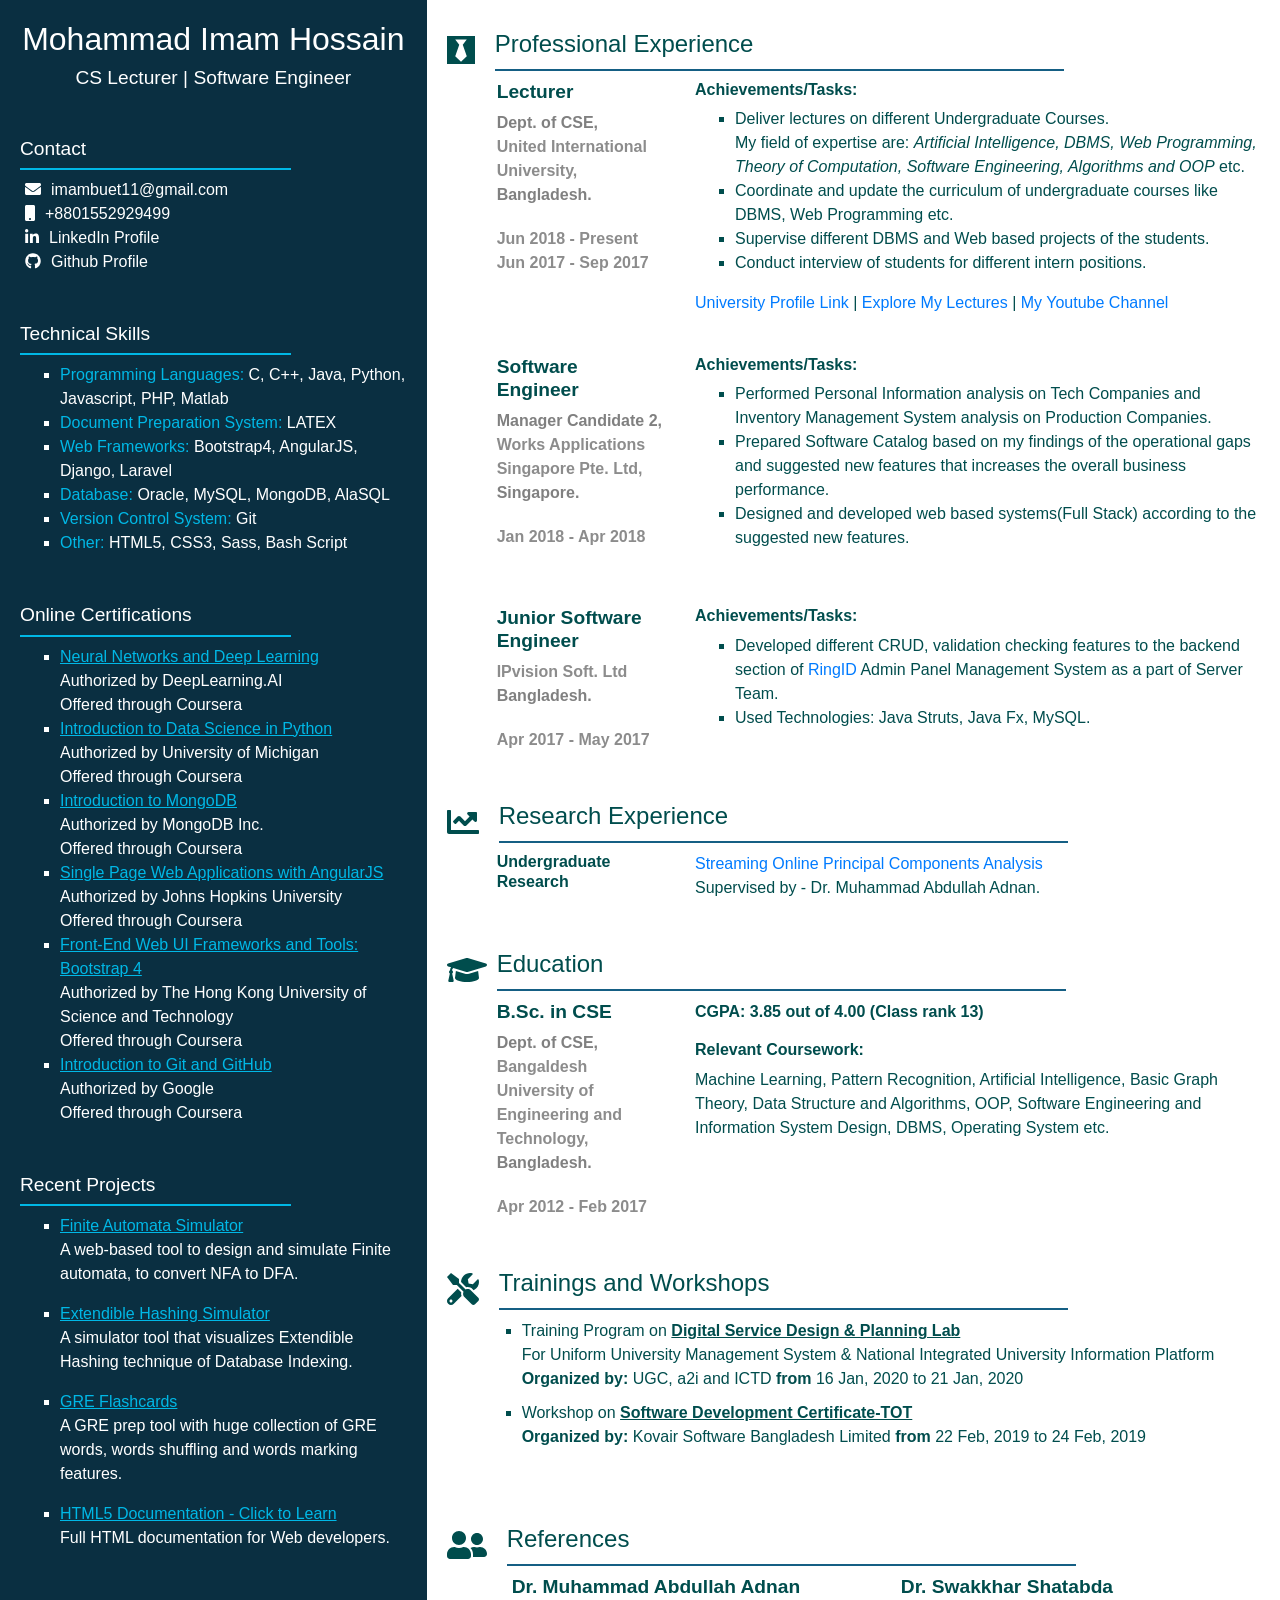
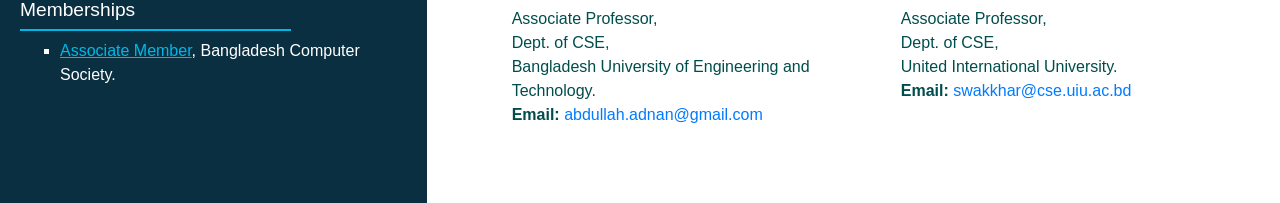
==== index.html @ 8b478056 "Update index.html" ====
<!DOCTYPE html>
<html lang="en" dir="ltr">
    <head>
        <meta charset="utf-8">
        <title>Resume of Mohammad Imam Hossain</title>
        <meta name="viewport" content="width=device-width, initial-scale=1.0">

        <!-- Bootstrap CSS -->
        <link rel="stylesheet" href="css/bootstrap.min.css">
        <link rel="stylesheet" href="css/style.css">

        <!-- Font awesome -->
        <script src="lib/fa/js/all.js"></script>

        <!-- adding icons-->
        <link href="images/myicon.png" rel="icon">
    </head>
    <body>
        <div class="container-fluid">
            <div class="row pageheight">
                <div class="col-lg-4 col-md-5 left">
                    <div class="pers-info">
                        <h1>Mohammad Imam Hossain</h1>
                        <h2><span style="white-space:no-wrap;">CS Lecturer</span> | <span style="white-space:no-wrap;">Software Engineer</span></h2>
                    </div>

                    <div class="leftsection">
                        <h2 class="section">Contact</h2>
                        <ul id="list1">
                            <li><i class="fas fa-envelope"></i><a href="mailto:imambuet11@gmail.com">imambuet11@gmail.com</a></li>
                            <li><i class="fas fa-mobile"></i><a href="tel:+8801552929499">+8801552929499</a></li>
                            <li><i class="fab fa-linkedin-in"></i><a href="https://www.linkedin.com/in/mohammad-imam-hossain/">LinkedIn Profile</a></li>
                            <li><i class="fab fa-github"></i><a href="https://github.com/devimam">Github Profile</a></li>
                        </ul>
                    </div>

                    <div class="leftsection">
                        <h2 class="section">Technical Skills</h2>
                        <ul>
                            <li><span class="clrme">Programming Languages:</span> C, C++, Java, Python, Javascript, PHP, Matlab</li>
                            <li><span class="clrme">Document Preparation System:</span> LATEX</li>
                            <li><span class="clrme">Web Frameworks:</span> Bootstrap4, AngularJS, Django, Laravel</li>
                            <li><span class="clrme">Database:</span> Oracle, MySQL, MongoDB, AlaSQL</li>
                            <li><span class="clrme">Version Control System:</span> Git</li>
                            <li><span class="clrme">Other:</span> HTML5, CSS3, Sass, Bash Script</li>
                        </ul>
                    </div>

                    <div class="leftsection">
                        <h2 class="section">Online Certifications</h2>
                        <ul class="member">
							<li><a href="https://coursera.org/share/dfa6406b9342598a0f08ae0116fb40f5">Neural Networks and Deep Learning</a><br>Authorized by DeepLearning.AI<br>Offered through Coursera</li>
							<li><a href="https://coursera.org/share/5b52d14688f69b43b8ba0e4b45e1f25f">Introduction to Data Science in Python</a><br>Authorized by University of Michigan<br>Offered through Coursera</li>
                            <li><a href="https://coursera.org/share/1a6b01649d359f8f74adad5f042693ab">Introduction to MongoDB</a><br>Authorized by MongoDB Inc.<br>Offered through Coursera</li>
                            <li><a href="https://coursera.org/share/a937d6ed852919291653ffcc9ac27a25">Single Page Web Applications with AngularJS</a><br>Authorized by Johns Hopkins University<br>Offered through Coursera</li>
                            <li><a href="https://coursera.org/share/653c6dad0213690d05ab2d3f0eed2b35">Front-End Web UI Frameworks and Tools: Bootstrap 4</a><br>Authorized by The Hong Kong University of Science and Technology<br>Offered through Coursera</li>
                            <li><a href="https://coursera.org/share/67c375d6ab08f8081d0d6c7442f76d86">Introduction to Git and GitHub</a><br>Authorized by Google<br>Offered through Coursera</li>
                        </ul>
                    </div>

                    <div class="proj">
                        <h2 class="section">Recent Projects</h2>
                        <ul class="member">
                            <li><a href="https://devimam.github.io/automata/">Finite Automata Simulator</a><br><p>A web-based tool to design and simulate Finite automata, to convert NFA to DFA.</p></li>
                            <li><a href="https://devimam.github.io/exhash/">Extendible Hashing Simulator</a><br><p>A simulator tool that visualizes Extendible Hashing technique of Database Indexing.</p></li>
							<li><a href="https://devimam.github.io/gre/">GRE Flashcards</a><br><p>A GRE prep tool with huge collection of GRE words, words shuffling and words marking features.</p></li>
                            <li><a href="https://devimam.github.io/html/">HTML5 Documentation - Click to Learn</a><br><p>Full HTML documentation for Web developers.</p></li>
                        </ul>
                    </div>

                    <div class="leftsection">
                        <h2 class="section">Memberships</h2>
                        <ul class="member">
                            <li><a href="files/bcs.jpg">Associate Member</a>, Bangladesh Computer Society.</li>
                        </ul>
                    </div>
                </div>

                <div class="col-lg-8 col-md-7 right">
                    <div class="exp">
                        <div class="rightheader">
                            <i class="logo fab fa-black-tie fa-2x"></i>
                            <h2 class="righttitle">Professional Experience</h2>
                        </div>

                        <div class="rightcontent">
                            <div class="row">
                                <div class="col-lg-3">
                                    <h2 class="pos">Lecturer</h2>
                                    <div class="row">
                                        <div class="office col-lg-12 col-7">
                                            Dept. of CSE,
                                            <br><a href="http://www.uiu.ac.bd">United International University,</a>
                                            <br>Bangladesh.
                                        </div>

                                        <div class="period col-lg-12 col-5">
                                            Jun 2018 - Present<br>
                                            Jun 2017 - Sep 2017
                                        </div>
                                    </div>
                                </div>
                                <div class="col-lg mt-2 mt-lg-0">
                                    <h3 class="pos">Achievements/Tasks:</h3>
                                    <ul>
                                        <li>Deliver lectures on different Undergraduate Courses.<br>My field of expertise are: <i>Artificial Intelligence, DBMS, Web Programming, Theory of Computation, Software Engineering, Algorithms and OOP</i> etc.</li>
                                        <li>Coordinate and update the curriculum of undergraduate courses like DBMS, Web Programming etc.</li>
                                        <li>Supervise different DBMS and Web based projects of the students.</li>
                                        <li>Conduct interview of students for different intern positions.</li>
                                    </ul>
                                    <a href="http://cse.uiu.ac.bd/profiles/hossain-mohammad-imam/">University Profile Link</a> | <a href="https://www.slideshare.net/imamhossain75054/presentations">Explore My Lectures</a> | <a href="https://www.youtube.com/channel/UCnGz-oUBKLO1Vwzna_7oJYA/videos">My Youtube Channel</a>
                                </div>
                            </div>

                            <div class="row">
                                <div class="col-lg-3">
                                    <h2 class="pos">Software Engineer</h2>
                                    <div class="row">
                                        <div class="office col-lg-12 col-7">
                                            Manager Candidate 2,
                                            <br/><a href="https://www.worksap.com">Works Applications Singapore Pte. Ltd,</a>
                                            <br/>Singapore.<br>
                                        </div>

                                        <div class="period col-lg-12 col-5">
                                            Jan 2018 - Apr 2018
                                        </div>
                                    </div>
                                </div>
                                <div class="col-lg mt-2 mt-lg-0">
                                    <h3 class="pos">Achievements/Tasks:</h3>
                                    <ul>
                                        <li>Performed Personal Information analysis on Tech Companies and Inventory Management System analysis on Production Companies.</li>
                                        <li>Prepared Software Catalog based on my findings of the operational gaps and suggested new features that increases the overall business performance.</li>
                                        <li>Designed and developed web based systems(Full Stack) according to the suggested new features.</li>
                                    </ul>
                                </div>
                            </div>

                            <div class="row">
                                <div class="col-lg-3">
                                    <h2 class="pos">Junior Software Engineer</h2>
                                    <div class="row">
                                        <div class="office col-lg-12 col-7">
                                            <a href="https://www.ipvision.ca">IPvision Soft. Ltd</a>
                                            <br/>Bangladesh.<br>
                                        </div>

                                        <div class="period col-lg-12 col-5">
                                            Apr 2017 - May 2017
                                        </div>
                                    </div>
                                </div>
                                <div class="col-lg mt-2 mt-lg-0">
                                    <h3 class="pos">Achievements/Tasks:</h3>
                                    <ul>
                                        <li>Developed different CRUD, validation checking features to the backend section of <a href="https://www.ringid.com" target="_blank">RingID</a> Admin Panel Management System as a part of Server Team.</li>
                                        <li>Used Technologies: Java Struts, Java Fx, MySQL.</li>
                                    </ul>
                                </div>
                            </div>
                        </div>
                    </div>

                    <div class="research">
                        <div class="rightheader">
                            <i class="logo fas fa-chart-line fa-2x"></i>
                            <h2 class="righttitle">Research Experience</h2>
                        </div>

                        <div class="rightcontent">
                            <div class="row">
                                <div class="col-lg-3">
                                    <h3 class="pos">Undergraduate Research</h3>
                                </div>

                                <div class="col-lg mt-2 mt-lg-0">
                                    <a href="files/1105031.pdf">Streaming Online Principal Components Analysis</a>
                                    <br>Supervised by - Dr. Muhammad Abdullah Adnan.
                                </div>
                            </div>
                        </div>
                    </div>

                    <div class="edu">
                        <div class="rightheader">
                            <i class="logo fas fa-graduation-cap fa-2x"></i>
                            <h2 class="righttitle" style="margin-left:10px;">Education</h2>
                        </div>

                        <div class="rightcontent">
                            <div class="row">
                                <div class="col-lg-3">
                                    <h2 class="pos">B.Sc. in CSE</h2>
                                    <div class="row">
                                        <div class="office col-lg-12 col-7">
                                            Dept. of CSE,
                                            <br/><a href="https://www.buet.ac.bd/web/">Bangaldesh University of Engineering and Technology,</a>
                                            <br/>Bangladesh.<br>
                                        </div>

                                        <div class="period col-lg-12 col-5">
                                            Apr 2012 - Feb 2017
                                        </div>
                                    </div>
                                </div>

                                <div class="col-lg mt-2 mt-lg-0">
                                    <div>
                                        <p><b class="pos">CGPA: 3.85 out of 4.00 (Class rank 13)</b></p>
                                    </div>

                                    <h3 class="pos">Relevant Coursework:</h2>
                                    <p>Machine Learning, Pattern Recognition, Artificial Intelligence, Basic Graph Theory, Data Structure and Algorithms, OOP, Software Engineering and Information System Design, DBMS, Operating System etc.</p>
                                </div>
                            </div>
                        </div>
                    </div>

                    <div class="training">
                        <div class="rightheader">
                            <i class="logo fas fa-tools fa-2x"></i>
                            <h2 class="righttitle">Trainings and Workshops</h2>
                        </div>

                        <div class="rightcontent">
                            <div class="row">
                                <ul id="listgap">
                                    <li>Training Program on  <a href="files/a2i.jpg" class="traininglink"><b>Digital Service Design & Planning Lab</b></a><br/>For Uniform University Management System & National Integrated University Information Platform<br><b>Organized by:</b> UGC, a2i and ICTD <b>from</b> 16 Jan, 2020 to 21 Jan, 2020</li>
                                    <li>Workshop on <a href="files/kovair.jpg"><b>Software Development Certificate-TOT</b></a><br><b>Organized by:</b> Kovair Software Bangladesh Limited <b>from</b> 22 Feb, 2019 to 24 Feb, 2019</li>
                                </ul>
                            </div>
                        </div>
                    </div>

                    <div class="references">
                        <div class="training">
                            <div class="rightheader">
                                <i class="logo fas fa-user-friends fa-2x"></i>
                                <h2 class="righttitle">References</h2>
                            </div>

                            <div class="rightcontent row">
                                <div class="col-lg-6">
                                    <h2 class="pos">Dr. Muhammad Abdullah Adnan</h2>
                                    <div>
                                        Associate Professor,<br>
                                        Dept. of CSE,<br>
                                        Bangladesh University of Engineering and Technology.
                                        <br>
                                        <p><b>Email:</b> <a href="mailto:abdullah.adnan@gmail.com">abdullah.adnan@gmail.com</a></p>
                                    </div>
                                </div>

                                <div class="col-lg">
                                    <h2 class="pos">Dr. Swakkhar Shatabda</h2>
                                    <div>
                                        Associate Professor,<br>
                                        Dept. of CSE,<br>
                                        United International University.
                                        <br>
                                        <p><b>Email:</b> <a href="mailto:swakkhar@cse.uiu.ac.bd">swakkhar@cse.uiu.ac.bd</a></p>
                                    </div>
                                </div>
                            </div>
                        </div>
                    </div>
                </div>
            </div>
        </div>

        <!-- jQuery first, then Popper.js, then Bootstrap JS -->
        <script src="js/jquery-3.2.1.slim.min.js"></script>
        <script src="js/popper.min.js"></script>
        <script src="js/bootstrap.min.js"></script>
      </body>
</html>
---- css/style.css ----
.pageheight{
    min-height: 100vh;
}
.left{
    background-color: #0A2F41;
    color: white;
    padding: 20px;
}

.right{
    padding: 20px;
}

.left>div, .right .rightcontent>div{
        margin-bottom: 40px;
}

h1{
    font-size: 2em;
}

h2{
    font-size: 1.2em;
}

h3{
    font-size: 1em;
}


.pers-info{
    text-align: center;
}

.section{
    border-bottom: 2px solid #00b8e6;
    padding: 8px 0px;
    width: 70%;
}

#list1{
    list-style-type: none;
    padding-left: 5px;
}

#list1 a{
    margin-left:10px;
    color: white;
}

#list1 a:hover{
    color: #00b8e6;
}

.clrme{
    color: #00b8e6;
}

.member a{
    color: #00b8e6;
    text-decoration: underline;
}

ul{
    list-style-type: square;
}





.righttitle{
    border-bottom: 2px solid #155f84;
    padding: 10px 0px;
    width: 70%;
    display:inline-block;
    margin-left: 20px;
    font-size: 1.5em;
    float:left;
    color: #004d4d;
}

.logo{
    float:left;
    height: 60px;
    width: 60px;
    color: #004d4d;
}

.rightcontent{
    margin-left: 50px;
    clear: both;
    color: #004d4d;
}

.pos{
    font-weight: bold;
}

.office{
    font-size: 1em;
    font-weight: bold;
    color: #808080;
}

.office a{
    color: #8c8c8c;
    text-decoration: none;
}

.office a:hover{
    color: #004d4d;
    text-decoration: underline;
}

.period{
    margin-top: 20px;
    font-weight: bold;
    color: #8c8c8c;
}

#listgap li{
    margin-bottom: 10px;
}

#listgap a{
    text-decoration: underline;
    color: #004d4d;
}
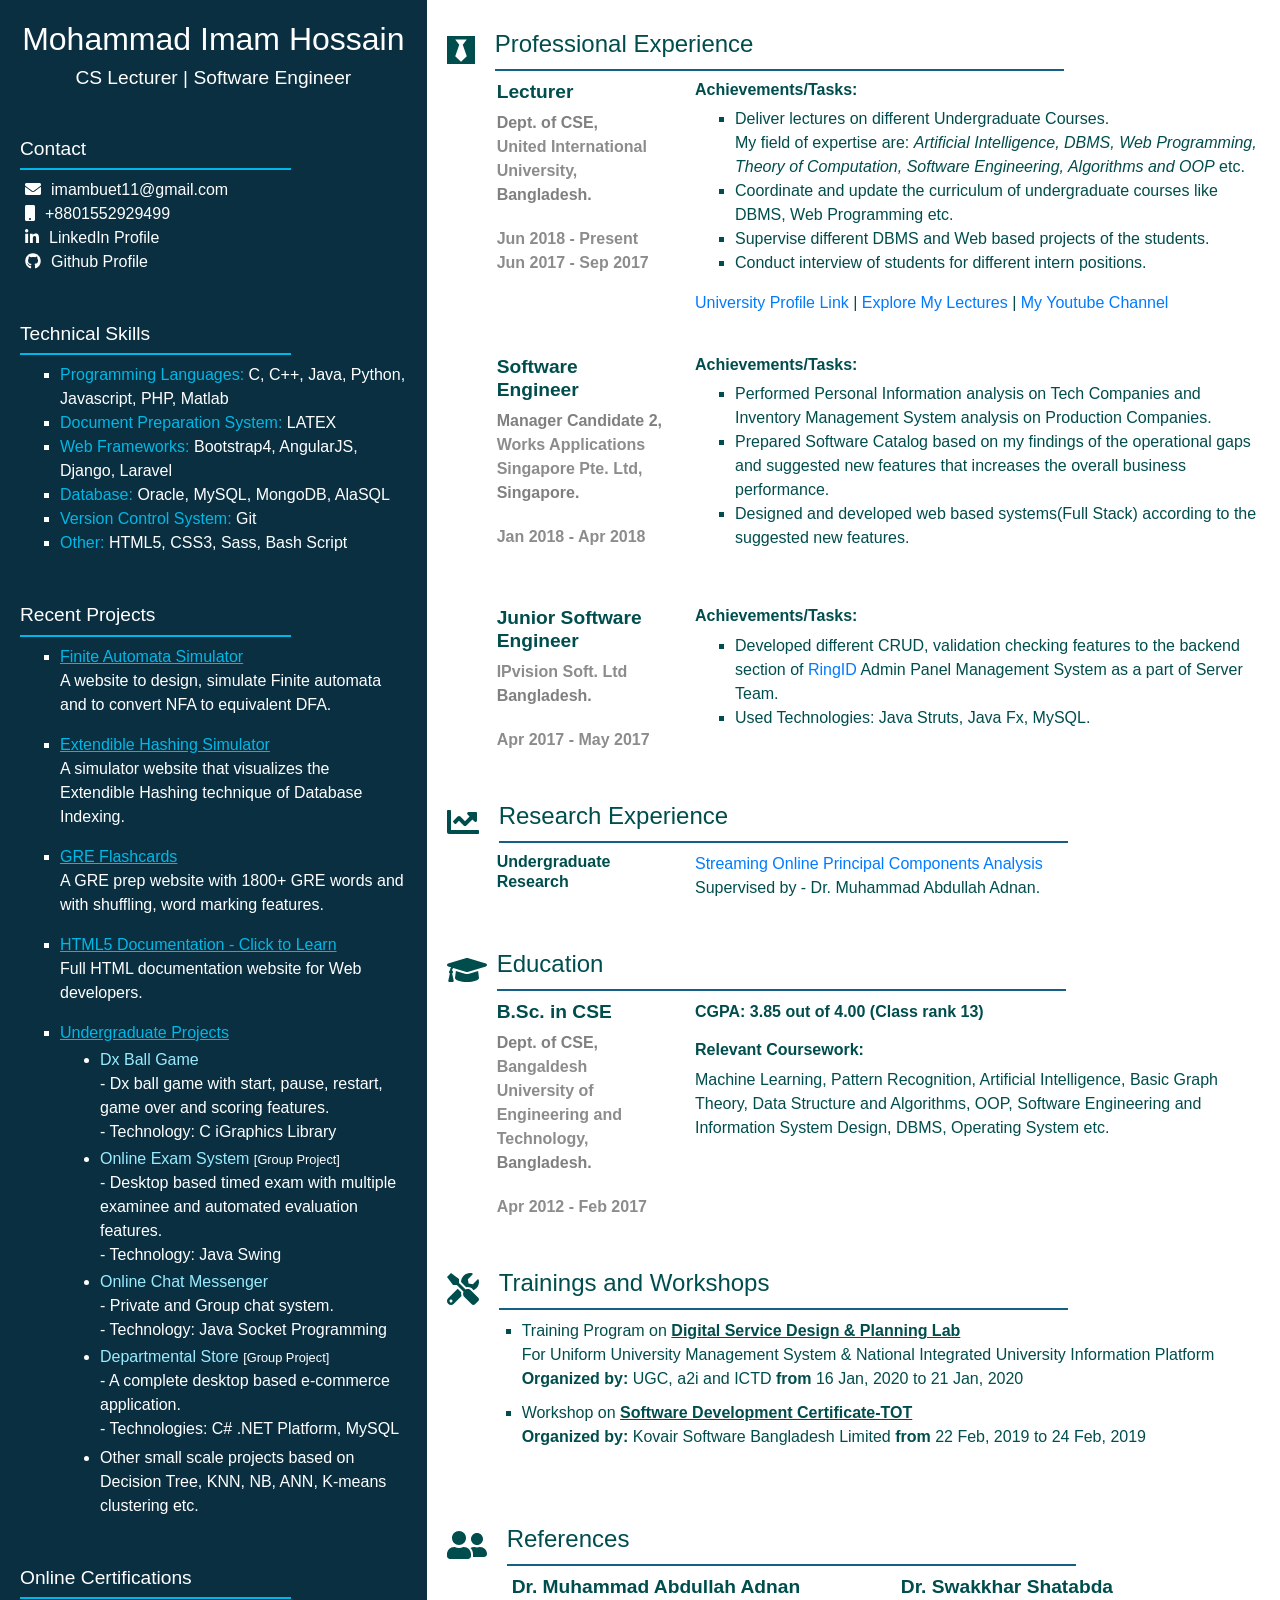
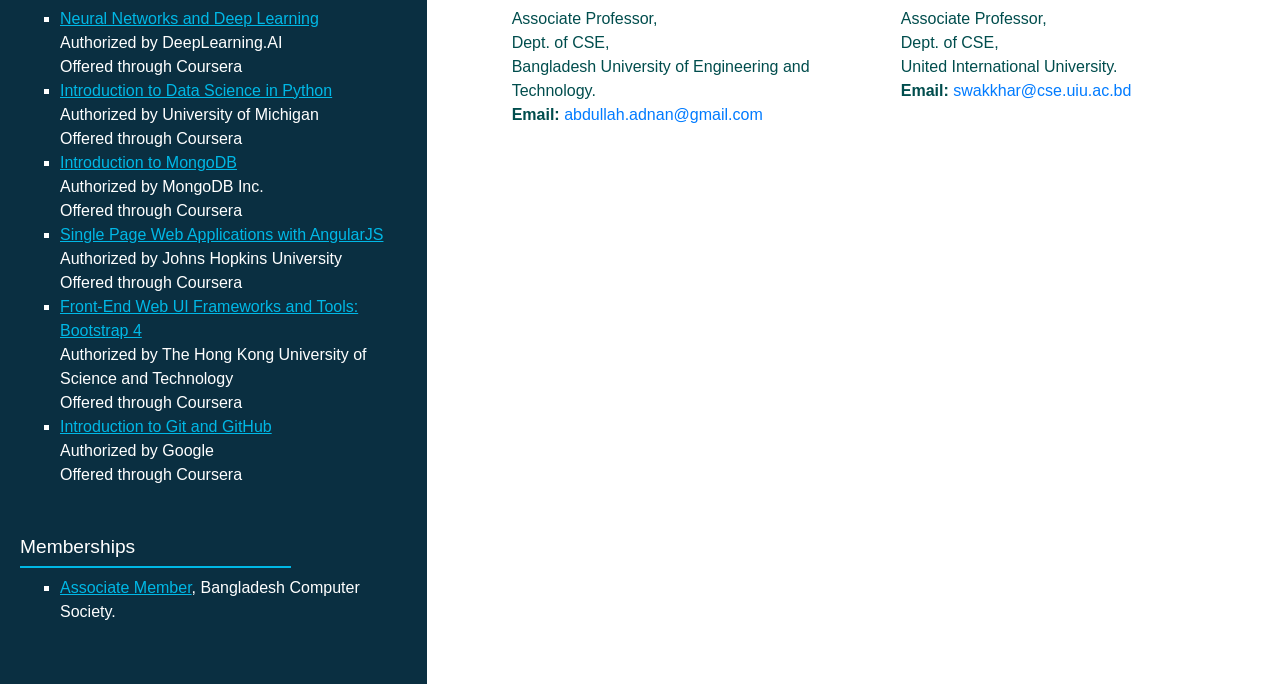
==== commit 8342c92b: "Update index.html" ====
--- a/index.html
+++ b/index.html
@@ -45,6 +45,25 @@
                             <li><span class="clrme">Other:</span> HTML5, CSS3, Sass, Bash Script</li>
                         </ul>
                     </div>
+                    
+                    <div class="proj">
+                        <h2 class="section">Recent Projects</h2>
+                        <ul class="member">
+                            <li><a href="https://devimam.github.io/automata/">Finite Automata Simulator</a><br><p>A website to design, simulate Finite automata and to convert NFA to equivalent DFA.</p></li>
+                            <li><a href="https://devimam.github.io/exhash/">Extendible Hashing Simulator</a><br><p>A simulator website that visualizes the Extendible Hashing technique of Database Indexing.</p></li>
+							<li><a href="https://devimam.github.io/gre/">GRE Flashcards</a><br><p>A GRE prep website with 1800+ GRE words and with shuffling, word marking features.</p></li>
+                            <li><a href="https://devimam.github.io/html/">HTML5 Documentation - Click to Learn</a><br><p>Full HTML documentation website for Web developers.</p></li>
+                            <li><a href="https://github.com/devimam/undergrad_projects">Undergraduate Projects</a>
+                                <ul style="list-style-type: disc">
+                                    <li style='margin-top:3px;'><span style="color:#99ebff;">Dx Ball Game</span><br/>- Dx ball game with start, pause, restart, game over and scoring features.<br/>- Technology: C iGraphics Library</li>
+                                    <li style='margin-top:3px;'><span style="color:#99ebff;">Online Exam System</span> <small>[Group Project]</small><br/>- Desktop based timed exam with multiple examinee and automated evaluation features.<br/>- Technology: Java Swing</li>
+                                    <li style='margin-top:3px;'><span style="color:#99ebff;">Online Chat Messenger</span><br/>- Private and Group chat system.<br>- Technology: Java Socket Programming</li>
+                                    <li style='margin-top:3px;'><span style="color:#99ebff;">Departmental Store</span> <small>[Group Project]</small><br/>- A complete desktop based e-commerce application.<br>- Technologies: C# .NET Platform, MySQL</li>
+                                    <li style='margin-top:5px;'>Other small scale projects based on Decision Tree, KNN, NB, ANN, K-means clustering etc.</li>
+                                </ul>
+                            </li>
+                        </ul>
+                    </div>
 
                     <div class="leftsection">
                         <h2 class="section">Online Certifications</h2>
@@ -58,15 +77,7 @@
                         </ul>
                     </div>
 
-                    <div class="proj">
-                        <h2 class="section">Recent Projects</h2>
-                        <ul class="member">
-                            <li><a href="https://devimam.github.io/automata/">Finite Automata Simulator</a><br><p>A web-based tool to design and simulate Finite automata, to convert NFA to DFA.</p></li>
-                            <li><a href="https://devimam.github.io/exhash/">Extendible Hashing Simulator</a><br><p>A simulator tool that visualizes Extendible Hashing technique of Database Indexing.</p></li>
-							<li><a href="https://devimam.github.io/gre/">GRE Flashcards</a><br><p>A GRE prep tool with huge collection of GRE words, words shuffling and words marking features.</p></li>
-                            <li><a href="https://devimam.github.io/html/">HTML5 Documentation - Click to Learn</a><br><p>Full HTML documentation for Web developers.</p></li>
-                        </ul>
-                    </div>
+                    
 
                     <div class="leftsection">
                         <h2 class="section">Memberships</h2>
--- a/css/style.css
+++ b/css/style.css
@@ -117,6 +117,7 @@
     margin-top: 20px;
     font-weight: bold;
     color: #8c8c8c;
+    font-size: 1em;
 }
 
 #listgap li{
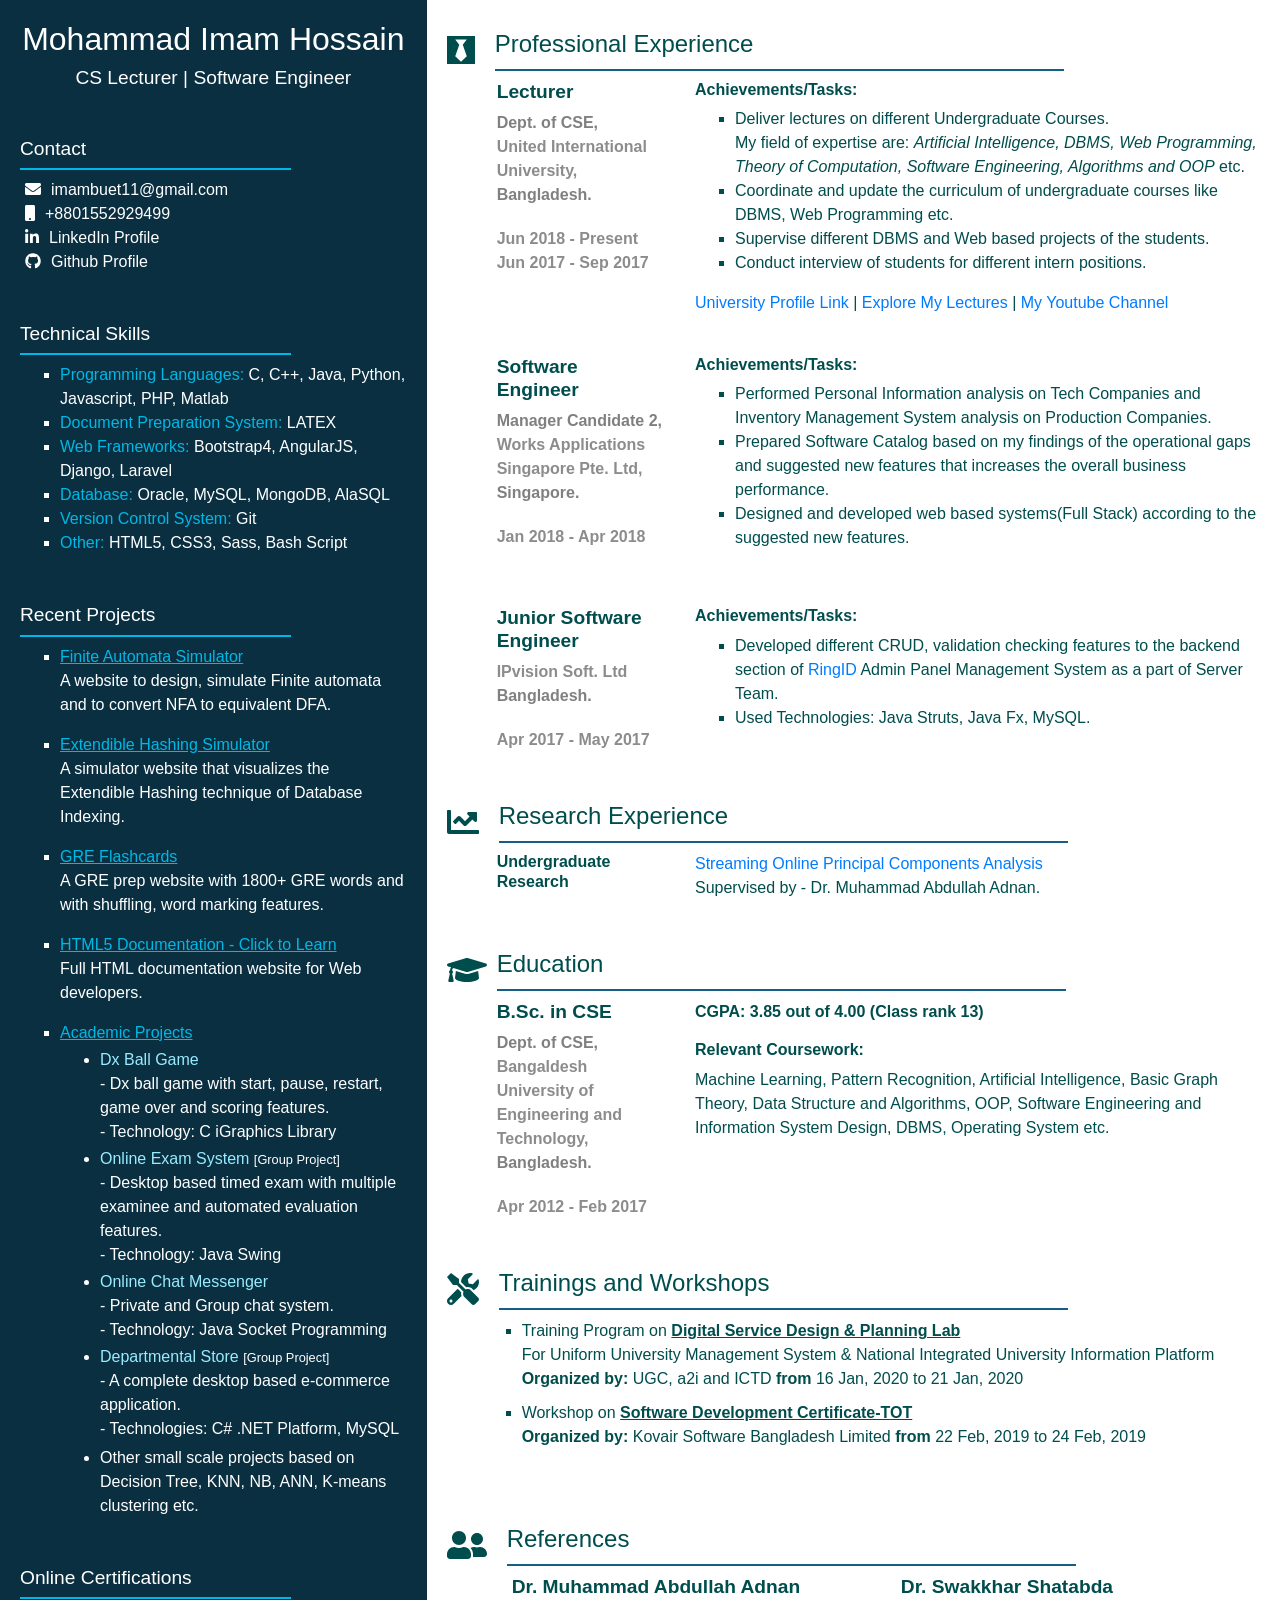
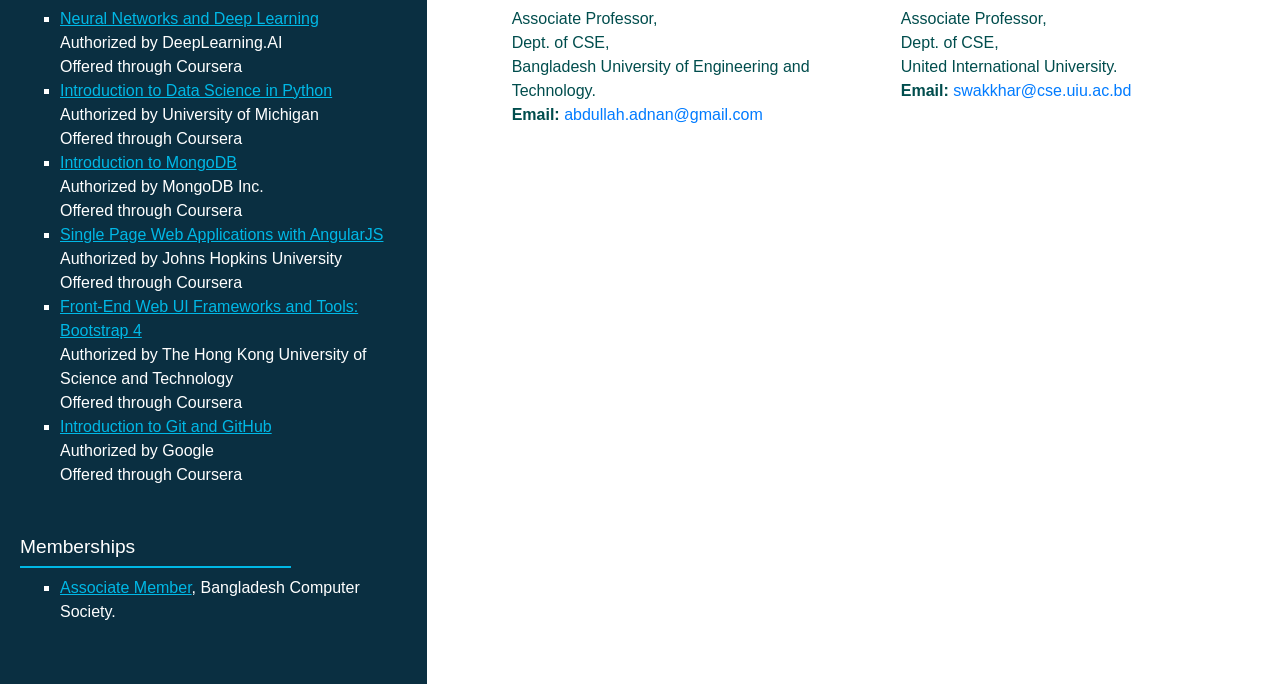
==== commit c3486d91: "Update index.html" ====
--- a/index.html
+++ b/index.html
@@ -53,7 +53,7 @@
                             <li><a href="https://devimam.github.io/exhash/">Extendible Hashing Simulator</a><br><p>A simulator website that visualizes the Extendible Hashing technique of Database Indexing.</p></li>
 							<li><a href="https://devimam.github.io/gre/">GRE Flashcards</a><br><p>A GRE prep website with 1800+ GRE words and with shuffling, word marking features.</p></li>
                             <li><a href="https://devimam.github.io/html/">HTML5 Documentation - Click to Learn</a><br><p>Full HTML documentation website for Web developers.</p></li>
-                            <li><a href="https://github.com/devimam/undergrad_projects">Undergraduate Projects</a>
+                            <li><a href="https://github.com/devimam/undergrad_projects">Academic Projects</a>
                                 <ul style="list-style-type: disc">
                                     <li style='margin-top:3px;'><span style="color:#99ebff;">Dx Ball Game</span><br/>- Dx ball game with start, pause, restart, game over and scoring features.<br/>- Technology: C iGraphics Library</li>
                                     <li style='margin-top:3px;'><span style="color:#99ebff;">Online Exam System</span> <small>[Group Project]</small><br/>- Desktop based timed exam with multiple examinee and automated evaluation features.<br/>- Technology: Java Swing</li>
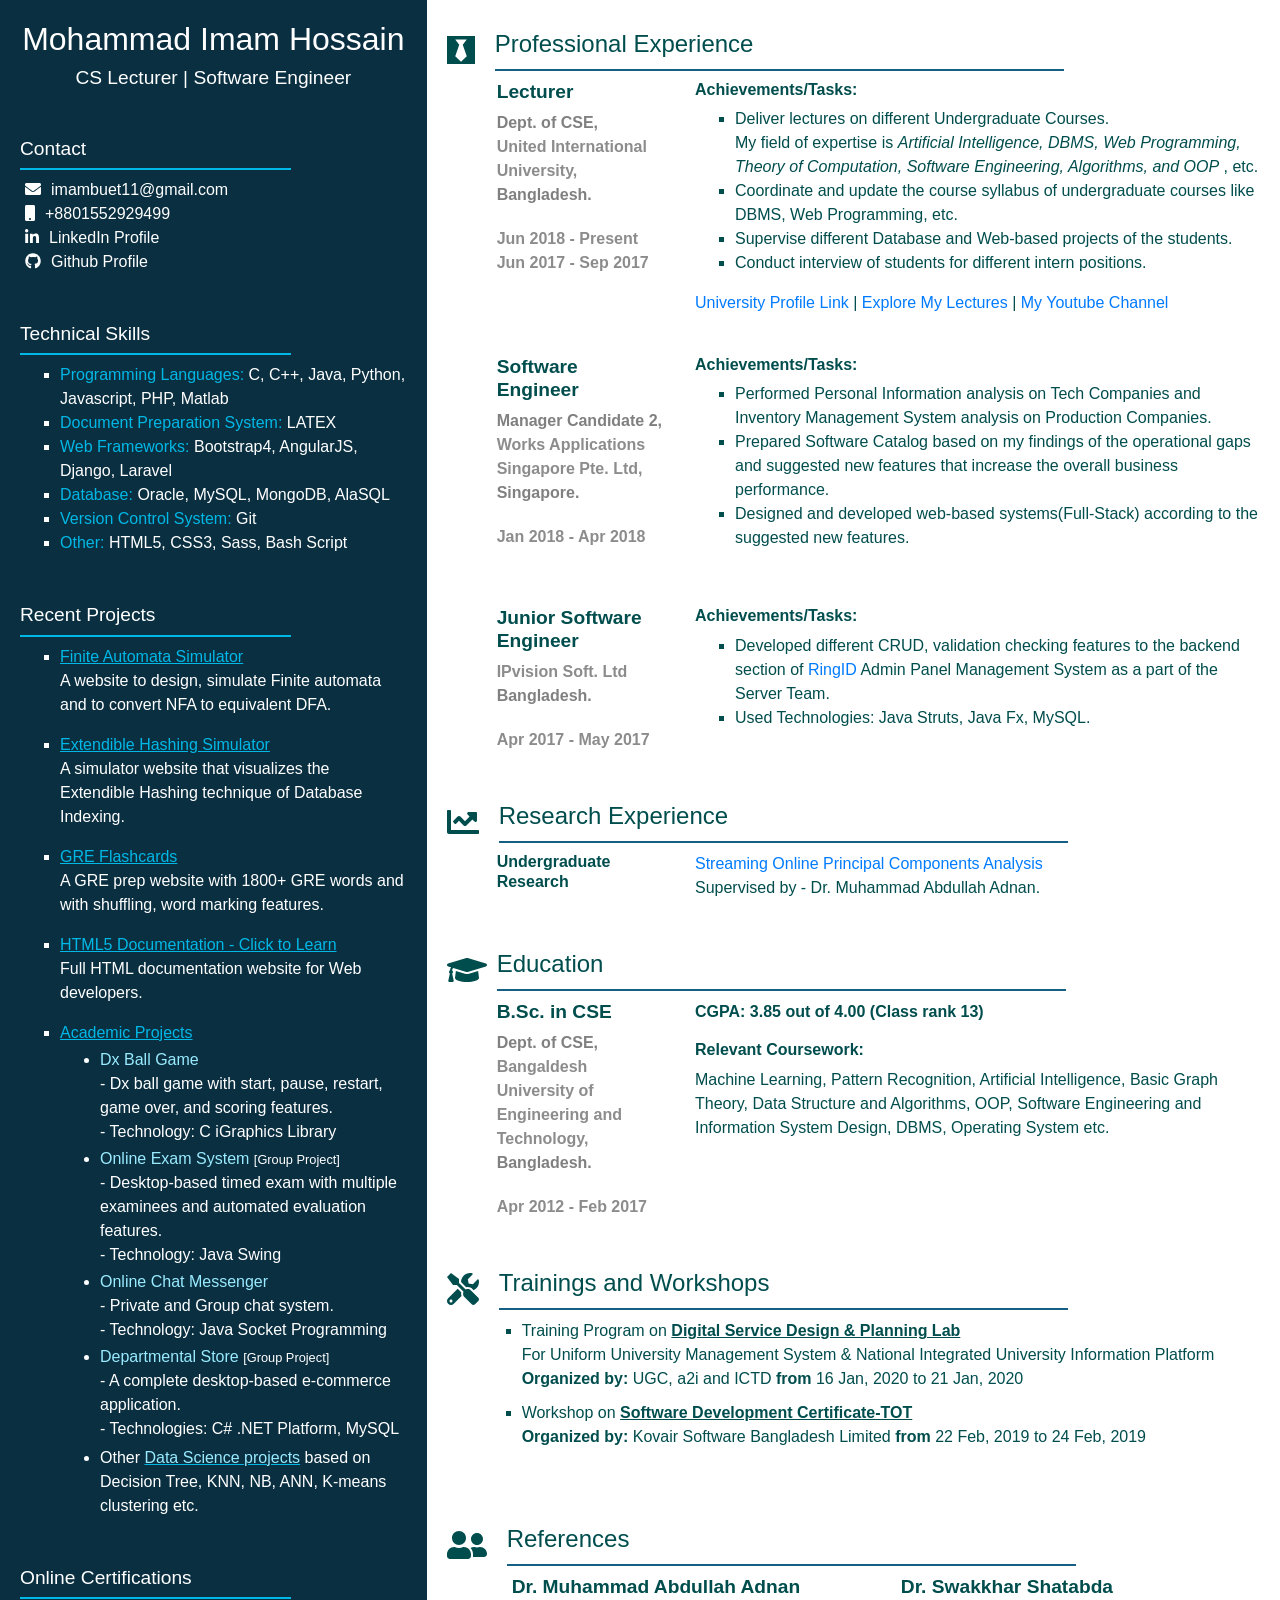
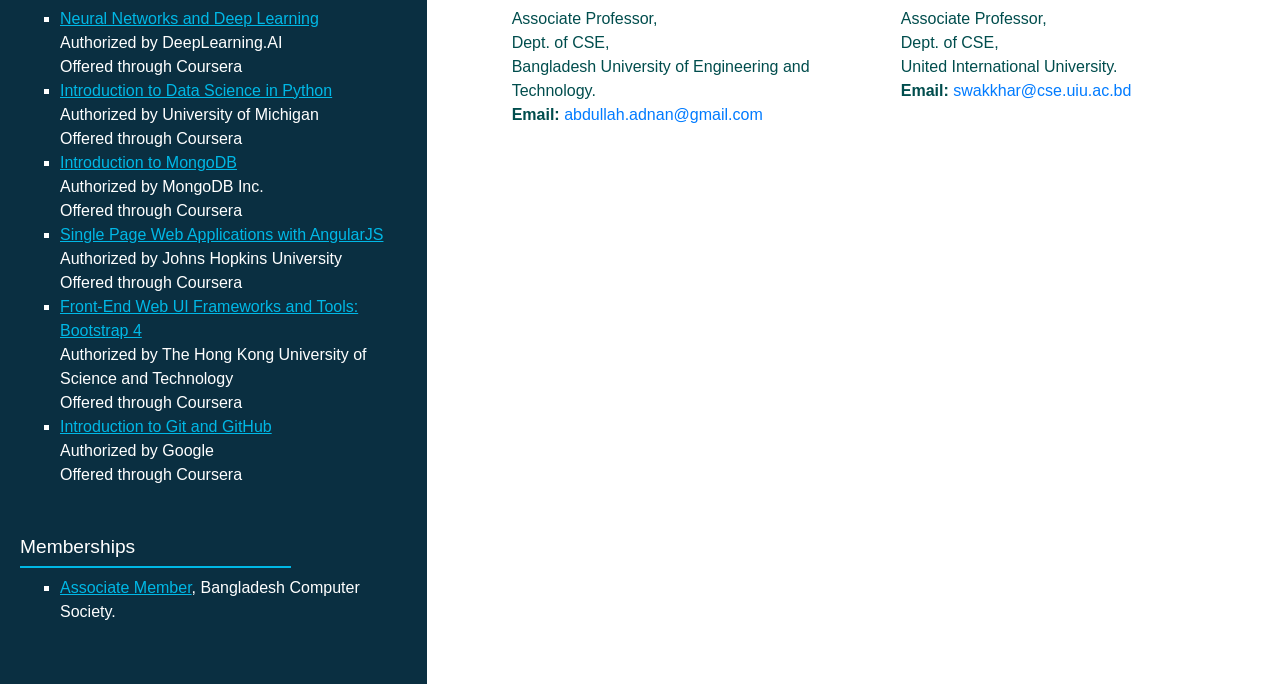
==== commit 6fb7ec97: "Update index.html" ====
--- a/index.html
+++ b/index.html
@@ -53,13 +53,13 @@
                             <li><a href="https://devimam.github.io/exhash/">Extendible Hashing Simulator</a><br><p>A simulator website that visualizes the Extendible Hashing technique of Database Indexing.</p></li>
 							<li><a href="https://devimam.github.io/gre/">GRE Flashcards</a><br><p>A GRE prep website with 1800+ GRE words and with shuffling, word marking features.</p></li>
                             <li><a href="https://devimam.github.io/html/">HTML5 Documentation - Click to Learn</a><br><p>Full HTML documentation website for Web developers.</p></li>
-                            <li><a href="https://github.com/devimam/undergrad_projects">Academic Projects</a>
+                            <li><a href="https://github.com/devimam/academic_projects">Academic Projects</a>
                                 <ul style="list-style-type: disc">
-                                    <li style='margin-top:3px;'><span style="color:#99ebff;">Dx Ball Game</span><br/>- Dx ball game with start, pause, restart, game over and scoring features.<br/>- Technology: C iGraphics Library</li>
-                                    <li style='margin-top:3px;'><span style="color:#99ebff;">Online Exam System</span> <small>[Group Project]</small><br/>- Desktop based timed exam with multiple examinee and automated evaluation features.<br/>- Technology: Java Swing</li>
+                                    <li style='margin-top:3px;'><span style="color:#99ebff;">Dx Ball Game</span><br/>- Dx ball game with start, pause, restart, game over, and scoring features.<br/>- Technology: C iGraphics Library</li>
+                                    <li style='margin-top:3px;'><span style="color:#99ebff;">Online Exam System</span> <small>[Group Project]</small><br/>- Desktop-based timed exam with multiple examinees and automated evaluation features.<br/>- Technology: Java Swing</li>
                                     <li style='margin-top:3px;'><span style="color:#99ebff;">Online Chat Messenger</span><br/>- Private and Group chat system.<br>- Technology: Java Socket Programming</li>
-                                    <li style='margin-top:3px;'><span style="color:#99ebff;">Departmental Store</span> <small>[Group Project]</small><br/>- A complete desktop based e-commerce application.<br>- Technologies: C# .NET Platform, MySQL</li>
-                                    <li style='margin-top:5px;'>Other small scale projects based on Decision Tree, KNN, NB, ANN, K-means clustering etc.</li>
+                                    <li style='margin-top:3px;'><span style="color:#99ebff;">Departmental Store</span> <small>[Group Project]</small><br/>- A complete desktop-based e-commerce application.<br>- Technologies: C# .NET Platform, MySQL</li>
+                                    <li style='margin-top:5px;'>Other <a href="https://github.com/devimam/academic_projects/tree/main/5%20Data%20Science%20Projects"><span style="color:#99ebff;">Data Science projects</span></a> based on Decision Tree, KNN, NB, ANN, K-means clustering etc.</li>
                                 </ul>
                             </li>
                         </ul>
@@ -114,9 +114,9 @@
                                 <div class="col-lg mt-2 mt-lg-0">
                                     <h3 class="pos">Achievements/Tasks:</h3>
                                     <ul>
-                                        <li>Deliver lectures on different Undergraduate Courses.<br>My field of expertise are: <i>Artificial Intelligence, DBMS, Web Programming, Theory of Computation, Software Engineering, Algorithms and OOP</i> etc.</li>
-                                        <li>Coordinate and update the curriculum of undergraduate courses like DBMS, Web Programming etc.</li>
-                                        <li>Supervise different DBMS and Web based projects of the students.</li>
+                                        <li>Deliver lectures on different Undergraduate Courses.<br>My field of expertise is <i>Artificial Intelligence, DBMS, Web Programming, Theory of Computation, Software Engineering, Algorithms, and OOP</i> , etc.</li>
+                                        <li>Coordinate and update the course syllabus of undergraduate courses like DBMS, Web Programming, etc.</li>
+                                        <li>Supervise different Database and Web-based projects of the students.</li>
                                         <li>Conduct interview of students for different intern positions.</li>
                                     </ul>
                                     <a href="http://cse.uiu.ac.bd/profiles/hossain-mohammad-imam/">University Profile Link</a> | <a href="https://www.slideshare.net/imamhossain75054/presentations">Explore My Lectures</a> | <a href="https://www.youtube.com/channel/UCnGz-oUBKLO1Vwzna_7oJYA/videos">My Youtube Channel</a>
@@ -142,8 +142,8 @@
                                     <h3 class="pos">Achievements/Tasks:</h3>
                                     <ul>
                                         <li>Performed Personal Information analysis on Tech Companies and Inventory Management System analysis on Production Companies.</li>
-                                        <li>Prepared Software Catalog based on my findings of the operational gaps and suggested new features that increases the overall business performance.</li>
-                                        <li>Designed and developed web based systems(Full Stack) according to the suggested new features.</li>
+                                        <li>Prepared Software Catalog based on my findings of the operational gaps and suggested new features that increase the overall business performance.</li>
+                                        <li>Designed and developed web-based systems(Full-Stack) according to the suggested new features.</li>
                                     </ul>
                                 </div>
                             </div>
@@ -165,7 +165,7 @@
                                 <div class="col-lg mt-2 mt-lg-0">
                                     <h3 class="pos">Achievements/Tasks:</h3>
                                     <ul>
-                                        <li>Developed different CRUD, validation checking features to the backend section of <a href="https://www.ringid.com" target="_blank">RingID</a> Admin Panel Management System as a part of Server Team.</li>
+                                        <li>Developed different CRUD, validation checking features to the backend section of <a href="https://www.ringid.com" target="_blank">RingID</a> Admin Panel Management System as a part of the Server Team.</li>
                                         <li>Used Technologies: Java Struts, Java Fx, MySQL.</li>
                                     </ul>
                                 </div>
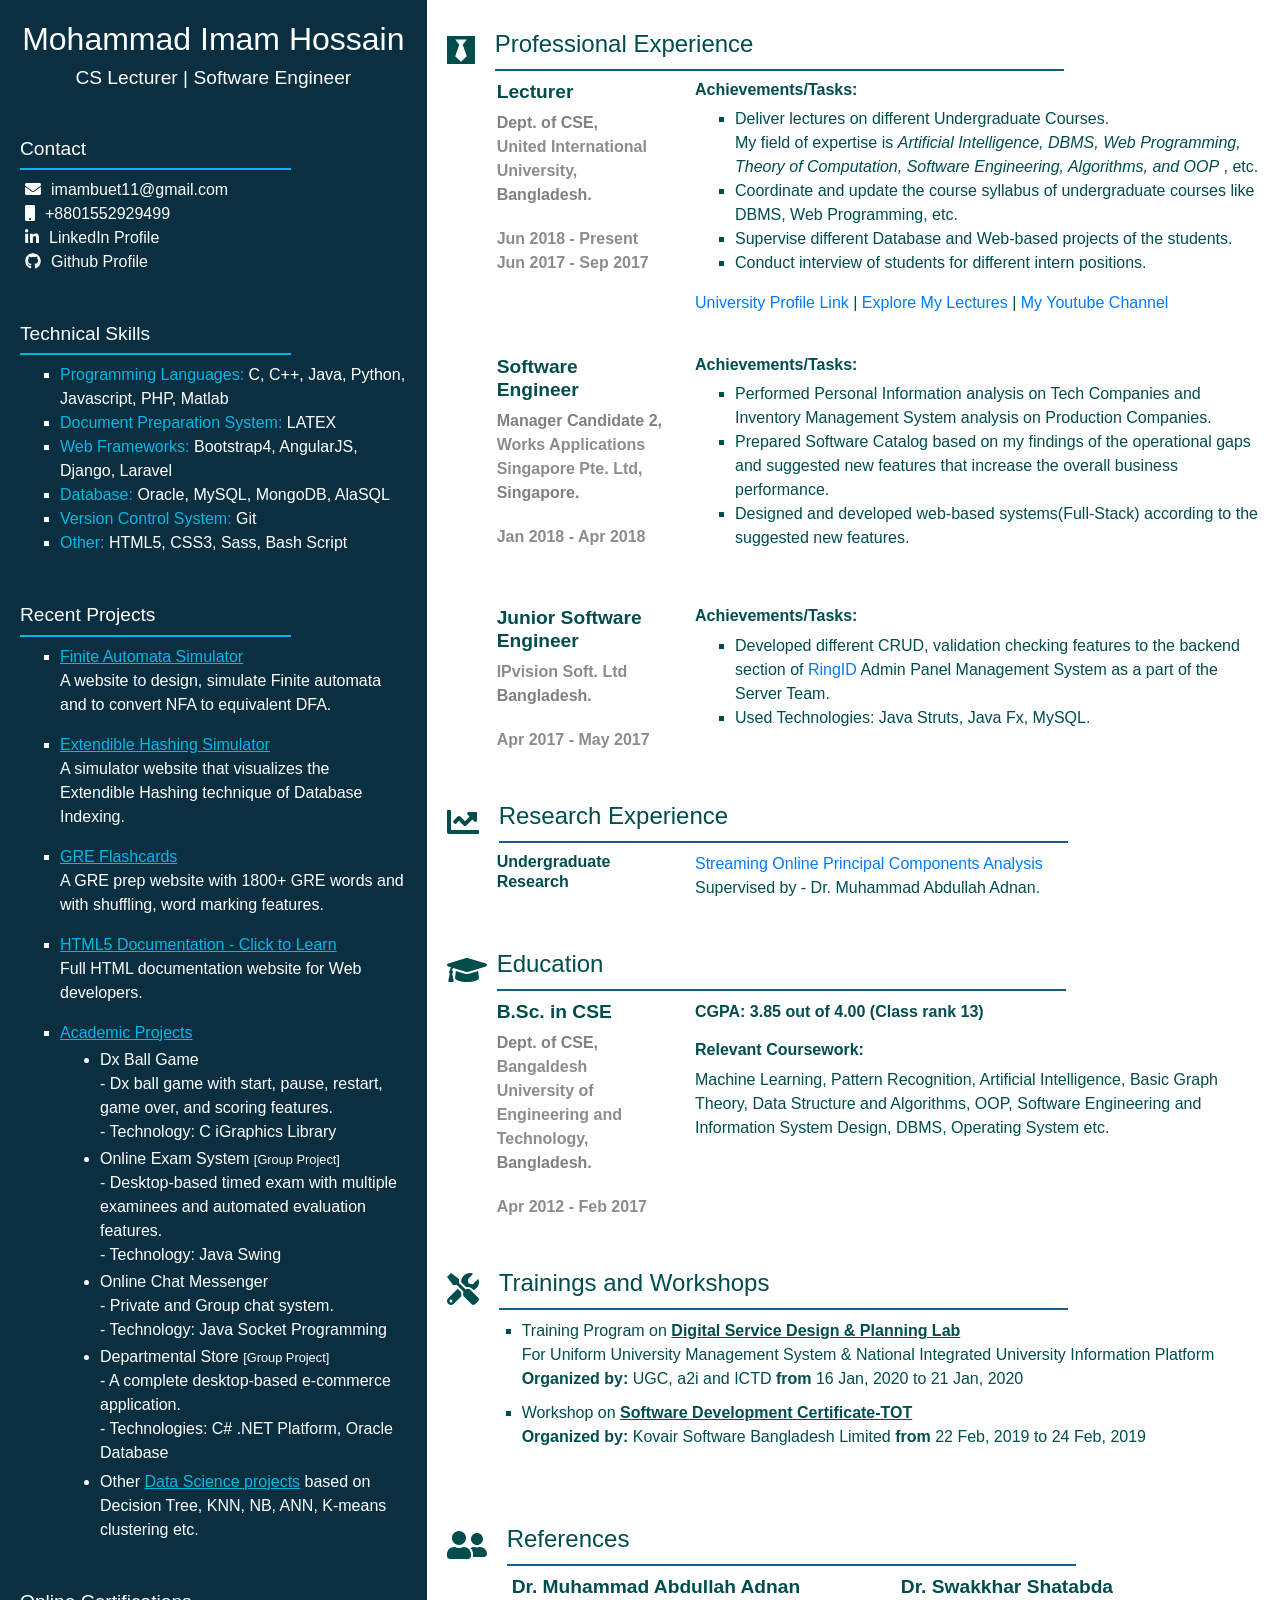
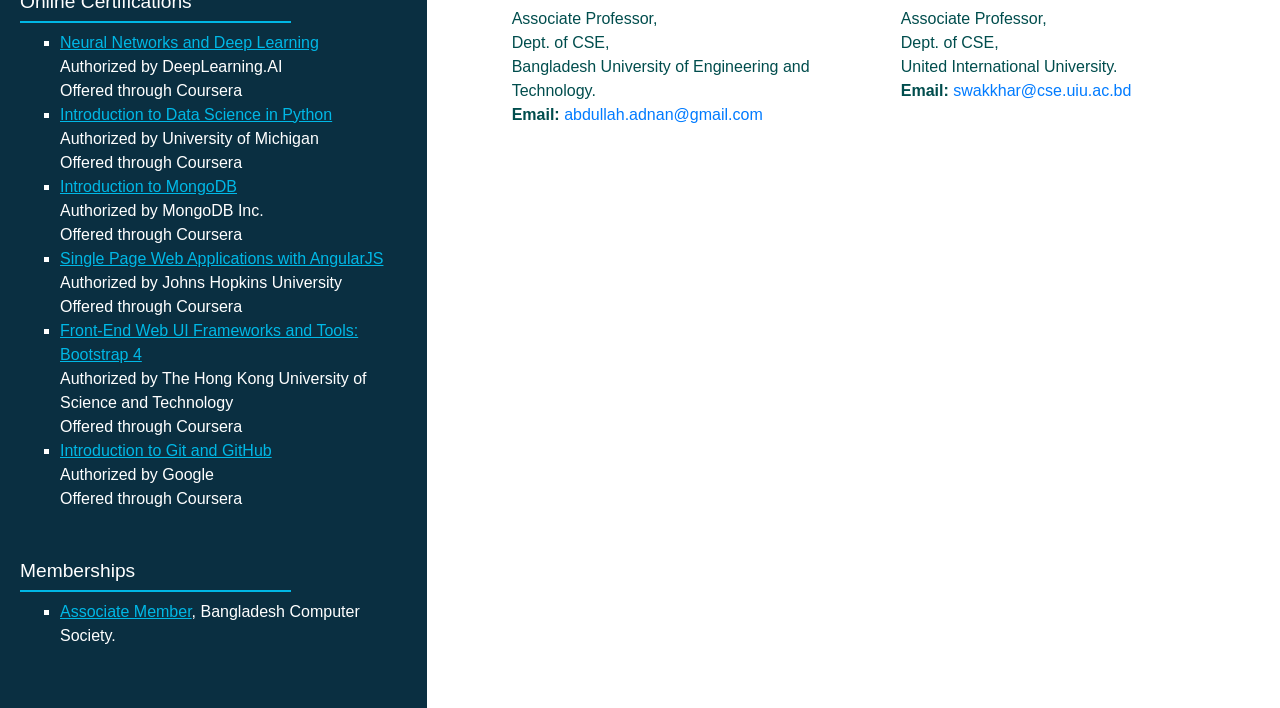
==== commit 9e3d7249: "Update index.html" ====
--- a/index.html
+++ b/index.html
@@ -55,11 +55,11 @@
                             <li><a href="https://devimam.github.io/html/">HTML5 Documentation - Click to Learn</a><br><p>Full HTML documentation website for Web developers.</p></li>
                             <li><a href="https://github.com/devimam/academic_projects">Academic Projects</a>
                                 <ul style="list-style-type: disc">
-                                    <li style='margin-top:3px;'><span style="color:#99ebff;">Dx Ball Game</span><br/>- Dx ball game with start, pause, restart, game over, and scoring features.<br/>- Technology: C iGraphics Library</li>
-                                    <li style='margin-top:3px;'><span style="color:#99ebff;">Online Exam System</span> <small>[Group Project]</small><br/>- Desktop-based timed exam with multiple examinees and automated evaluation features.<br/>- Technology: Java Swing</li>
-                                    <li style='margin-top:3px;'><span style="color:#99ebff;">Online Chat Messenger</span><br/>- Private and Group chat system.<br>- Technology: Java Socket Programming</li>
-                                    <li style='margin-top:3px;'><span style="color:#99ebff;">Departmental Store</span> <small>[Group Project]</small><br/>- A complete desktop-based e-commerce application.<br>- Technologies: C# .NET Platform, MySQL</li>
-                                    <li style='margin-top:5px;'>Other <a href="https://github.com/devimam/academic_projects/tree/main/5%20Data%20Science%20Projects"><span style="color:#99ebff;">Data Science projects</span></a> based on Decision Tree, KNN, NB, ANN, K-means clustering etc.</li>
+                                    <li style='margin-top:3px;'><span class="ac_proj">Dx Ball Game</span><br/>- Dx ball game with start, pause, restart, game over, and scoring features.<br/>- Technology: C iGraphics Library</li>
+                                    <li style='margin-top:3px;'><span class="ac_proj">Online Exam System</span> <small>[Group Project]</small><br/>- Desktop-based timed exam with multiple examinees and automated evaluation features.<br/>- Technology: Java Swing</li>
+                                    <li style='margin-top:3px;'><span class="ac_proj">Online Chat Messenger</span><br/>- Private and Group chat system.<br>- Technology: Java Socket Programming</li>
+                                    <li style='margin-top:3px;'><span class="ac_proj">Departmental Store</span> <small>[Group Project]</small><br/>- A complete desktop-based e-commerce application.<br>- Technologies: C# .NET Platform, Oracle Database</li>
+                                    <li style='margin-top:5px;'>Other <a href="https://github.com/devimam/academic_projects/tree/main/5%20Data%20Science%20Projects"><span  class="ac_proj">Data Science projects</span></a> based on Decision Tree, KNN, NB, ANN, K-means clustering etc.</li>
                                 </ul>
                             </li>
                         </ul>
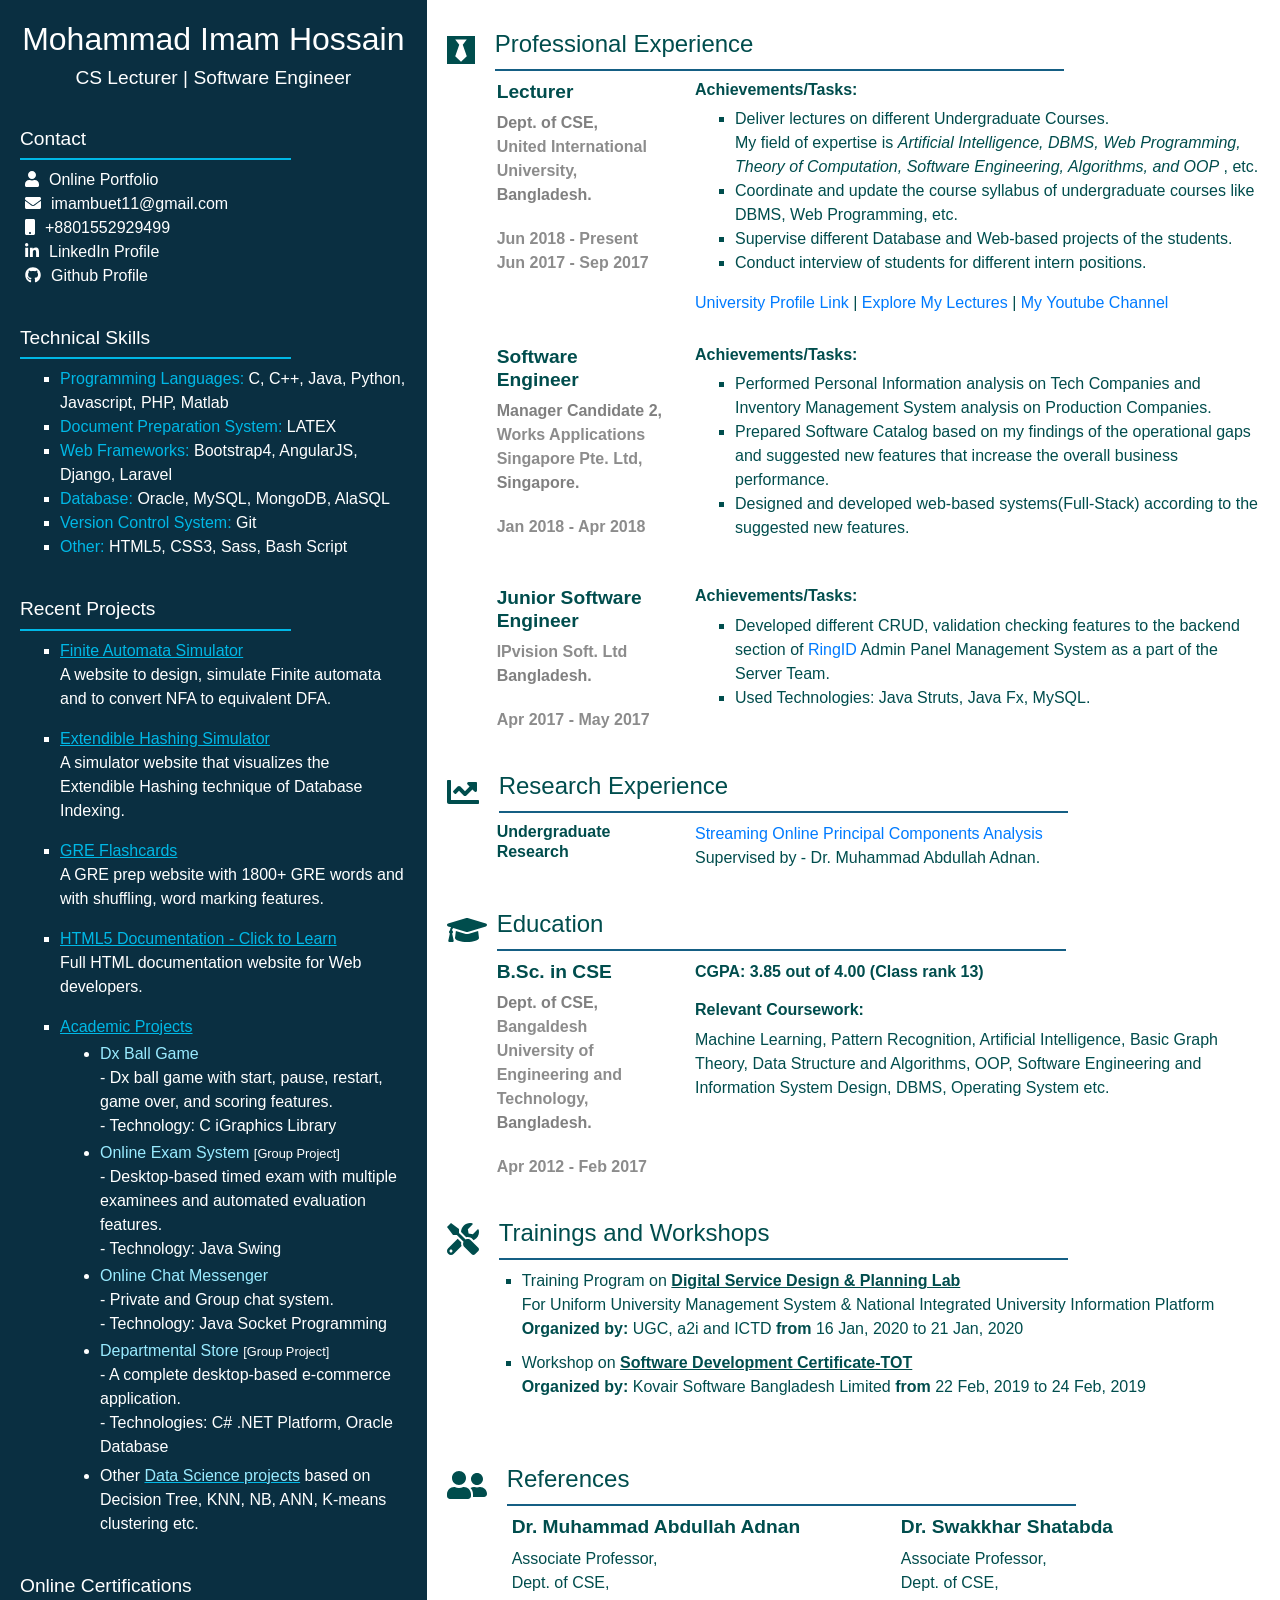
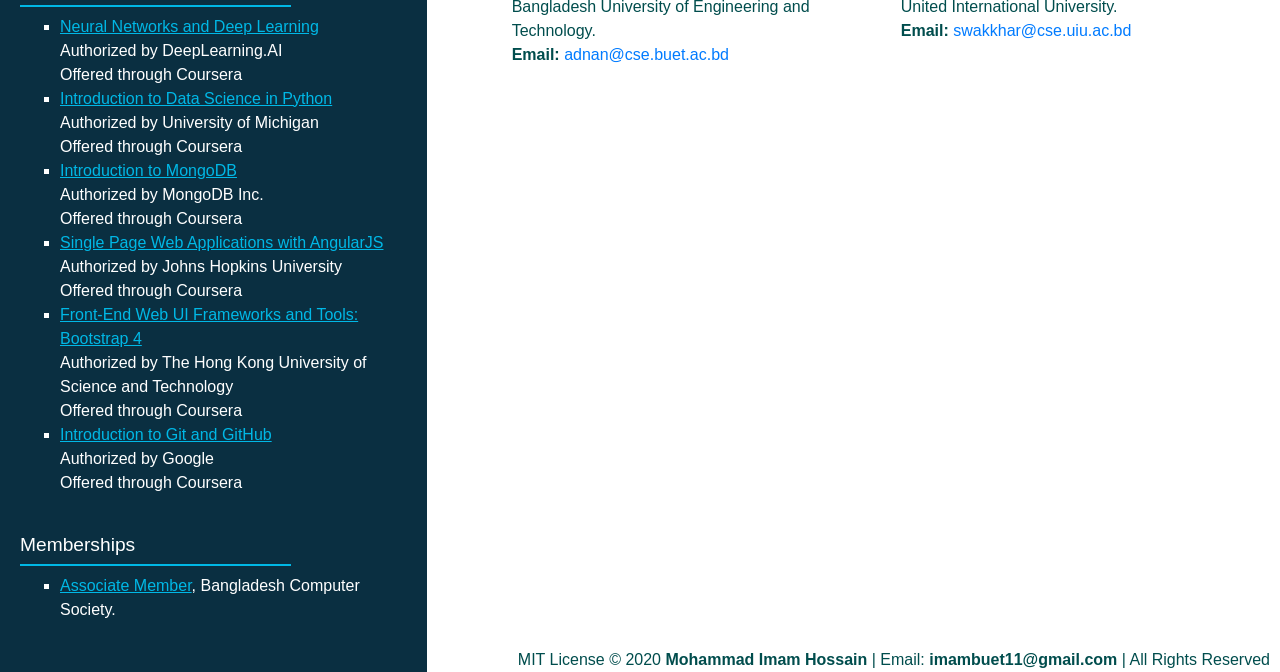
==== commit 8fd8e00e: "online portfolio and footer" ====
--- a/index.html
+++ b/index.html
@@ -27,8 +27,10 @@
                     <div class="leftsection">
                         <h2 class="section">Contact</h2>
                         <ul id="list1">
+                            <li><i class="fas fa-user"></i><a href="https://devimam.github.io/profile/">Online Portfolio</a></li>
                             <li><i class="fas fa-envelope"></i><a href="mailto:imambuet11@gmail.com">imambuet11@gmail.com</a></li>
                             <li><i class="fas fa-mobile"></i><a href="tel:+8801552929499">+8801552929499</a></li>
+                            
                             <li><i class="fab fa-linkedin-in"></i><a href="https://www.linkedin.com/in/mohammad-imam-hossain/">LinkedIn Profile</a></li>
                             <li><i class="fab fa-github"></i><a href="https://github.com/devimam">Github Profile</a></li>
                         </ul>
@@ -87,7 +89,7 @@
                     </div>
                 </div>
 
-                <div class="col-lg-8 col-md-7 right">
+                <div class="col-lg-8 col-md-7 right" style="position:relative;">
                     <div class="exp">
                         <div class="rightheader">
                             <i class="logo fab fa-black-tie fa-2x"></i>
@@ -259,7 +261,7 @@
                                         Dept. of CSE,<br>
                                         Bangladesh University of Engineering and Technology.
                                         <br>
-                                        <p><b>Email:</b> <a href="mailto:abdullah.adnan@gmail.com">abdullah.adnan@gmail.com</a></p>
+                                        <p><b>Email:</b> <a href="mailto:adnan@cse.buet.ac.bd">adnan@cse.buet.ac.bd</a></p>
                                     </div>
                                 </div>
 
@@ -276,6 +278,12 @@
                             </div>
                         </div>
                     </div>
+                    
+                    <!--footer-->
+                    <div style="bottom: 0px;position: absolute;right:0;color: #004d4d;padding-right:10px;" class="no-print">
+                        MIT License &copy; 2020 <strong>Mohammad Imam Hossain</strong> | Email: <strong><a href="mailto:imambuet11@gmail.com" style="color:inherit;">imambuet11@gmail.com</a></strong> | All Rights Reserved
+                    </div>
+                    
                 </div>
             </div>
         </div>
--- a/css/style.css
+++ b/css/style.css
@@ -12,7 +12,8 @@
 }
 
 .left>div, .right .rightcontent>div{
-        margin-bottom: 40px;
+        /* margin-bottom: 40px; */
+		margin-bottom: 30px;
 }
 
 h1{
@@ -64,7 +65,6 @@
 ul{
     list-style-type: square;
 }
-
 
 
 
@@ -128,3 +128,7 @@
     text-decoration: underline;
     color: #004d4d;
 }
+
+.ac_proj{
+	color:#99ebff;
+}
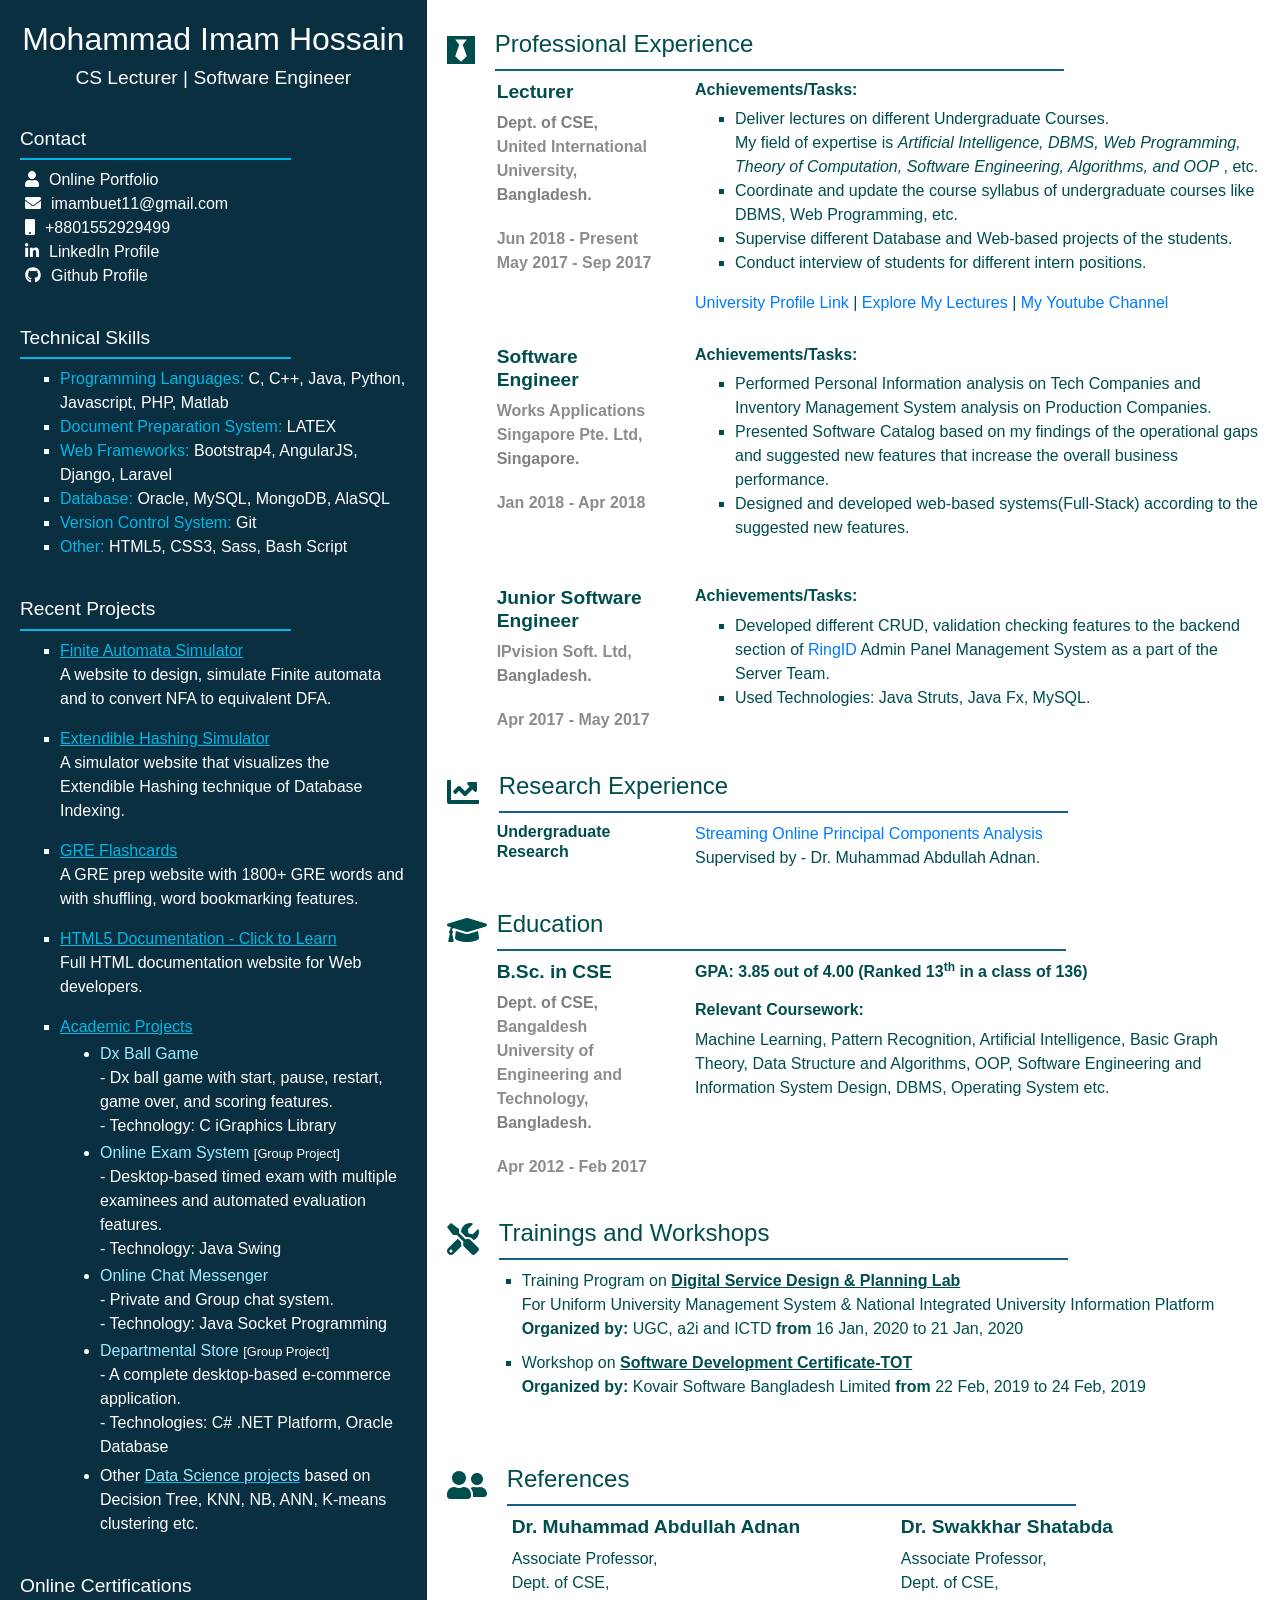
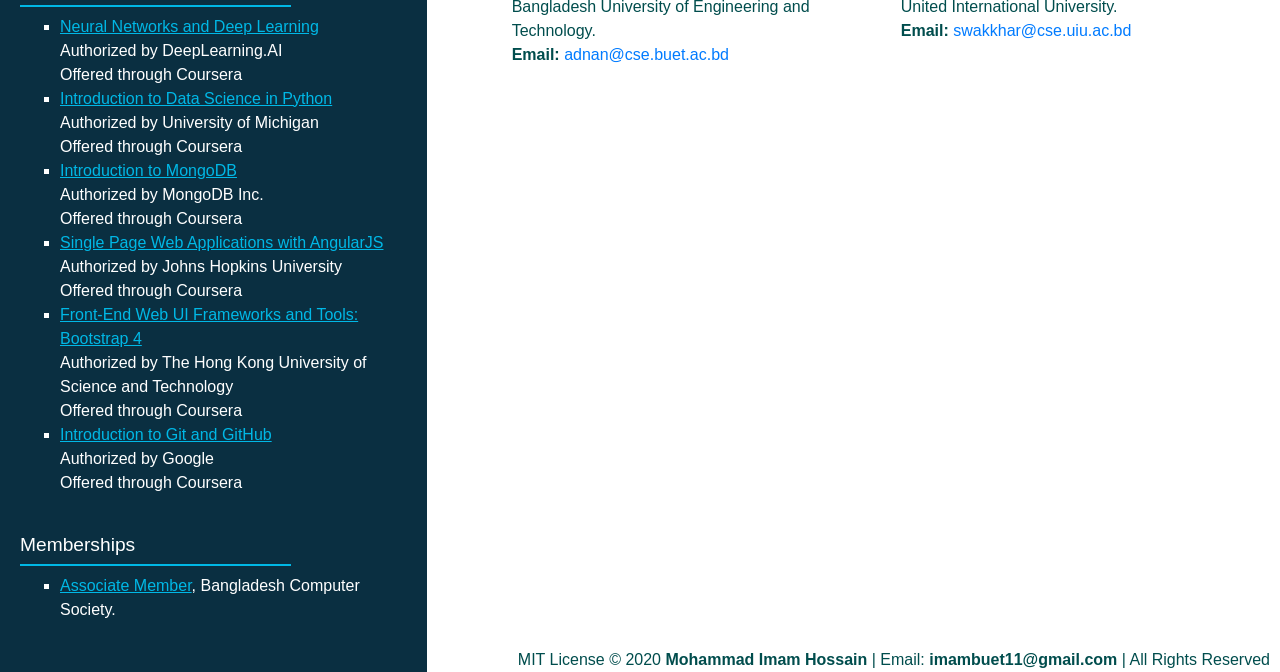
==== commit 44add33a: "Update index.html" ====
--- a/index.html
+++ b/index.html
@@ -53,7 +53,7 @@
                         <ul class="member">
                             <li><a href="https://devimam.github.io/automata/">Finite Automata Simulator</a><br><p>A website to design, simulate Finite automata and to convert NFA to equivalent DFA.</p></li>
                             <li><a href="https://devimam.github.io/exhash/">Extendible Hashing Simulator</a><br><p>A simulator website that visualizes the Extendible Hashing technique of Database Indexing.</p></li>
-							<li><a href="https://devimam.github.io/gre/">GRE Flashcards</a><br><p>A GRE prep website with 1800+ GRE words and with shuffling, word marking features.</p></li>
+							<li><a href="https://devimam.github.io/gre/">GRE Flashcards</a><br><p>A GRE prep website with 1800+ GRE words and with shuffling, word bookmarking features.</p></li>
                             <li><a href="https://devimam.github.io/html/">HTML5 Documentation - Click to Learn</a><br><p>Full HTML documentation website for Web developers.</p></li>
                             <li><a href="https://github.com/devimam/academic_projects">Academic Projects</a>
                                 <ul style="list-style-type: disc">
@@ -109,7 +109,7 @@
 
                                         <div class="period col-lg-12 col-5">
                                             Jun 2018 - Present<br>
-                                            Jun 2017 - Sep 2017
+                                            May 2017 - Sep 2017
                                         </div>
                                     </div>
                                 </div>
@@ -130,8 +130,7 @@
                                     <h2 class="pos">Software Engineer</h2>
                                     <div class="row">
                                         <div class="office col-lg-12 col-7">
-                                            Manager Candidate 2,
-                                            <br/><a href="https://www.worksap.com">Works Applications Singapore Pte. Ltd,</a>
+                                            <a href="https://www.worksap.com">Works Applications Singapore Pte. Ltd,</a>
                                             <br/>Singapore.<br>
                                         </div>
 
@@ -144,7 +143,7 @@
                                     <h3 class="pos">Achievements/Tasks:</h3>
                                     <ul>
                                         <li>Performed Personal Information analysis on Tech Companies and Inventory Management System analysis on Production Companies.</li>
-                                        <li>Prepared Software Catalog based on my findings of the operational gaps and suggested new features that increase the overall business performance.</li>
+                                        <li>Presented Software Catalog based on my findings of the operational gaps and suggested new features that increase the overall business performance.</li>
                                         <li>Designed and developed web-based systems(Full-Stack) according to the suggested new features.</li>
                                     </ul>
                                 </div>
@@ -155,7 +154,7 @@
                                     <h2 class="pos">Junior Software Engineer</h2>
                                     <div class="row">
                                         <div class="office col-lg-12 col-7">
-                                            <a href="https://www.ipvision.ca">IPvision Soft. Ltd</a>
+                                            <a href="https://www.ipvision.ca">IPvision Soft. Ltd,</a>
                                             <br/>Bangladesh.<br>
                                         </div>
 
@@ -220,7 +219,7 @@
 
                                 <div class="col-lg mt-2 mt-lg-0">
                                     <div>
-                                        <p><b class="pos">CGPA: 3.85 out of 4.00 (Class rank 13)</b></p>
+                                        <p><b class="pos">GPA: 3.85 out of 4.00 (Ranked 13<sup>th</sup> in a class of 136)</b></p>
                                     </div>
 
                                     <h3 class="pos">Relevant Coursework:</h2>
--- a/css/style.css
+++ b/css/style.css
@@ -132,3 +132,13 @@
 .ac_proj{
 	color:#99ebff;
 }
+
+
+/* hiding the copyright div panel */
+@media print
+{    
+    .no-print, .no-print *
+    {
+        display: none !important;
+    }
+}
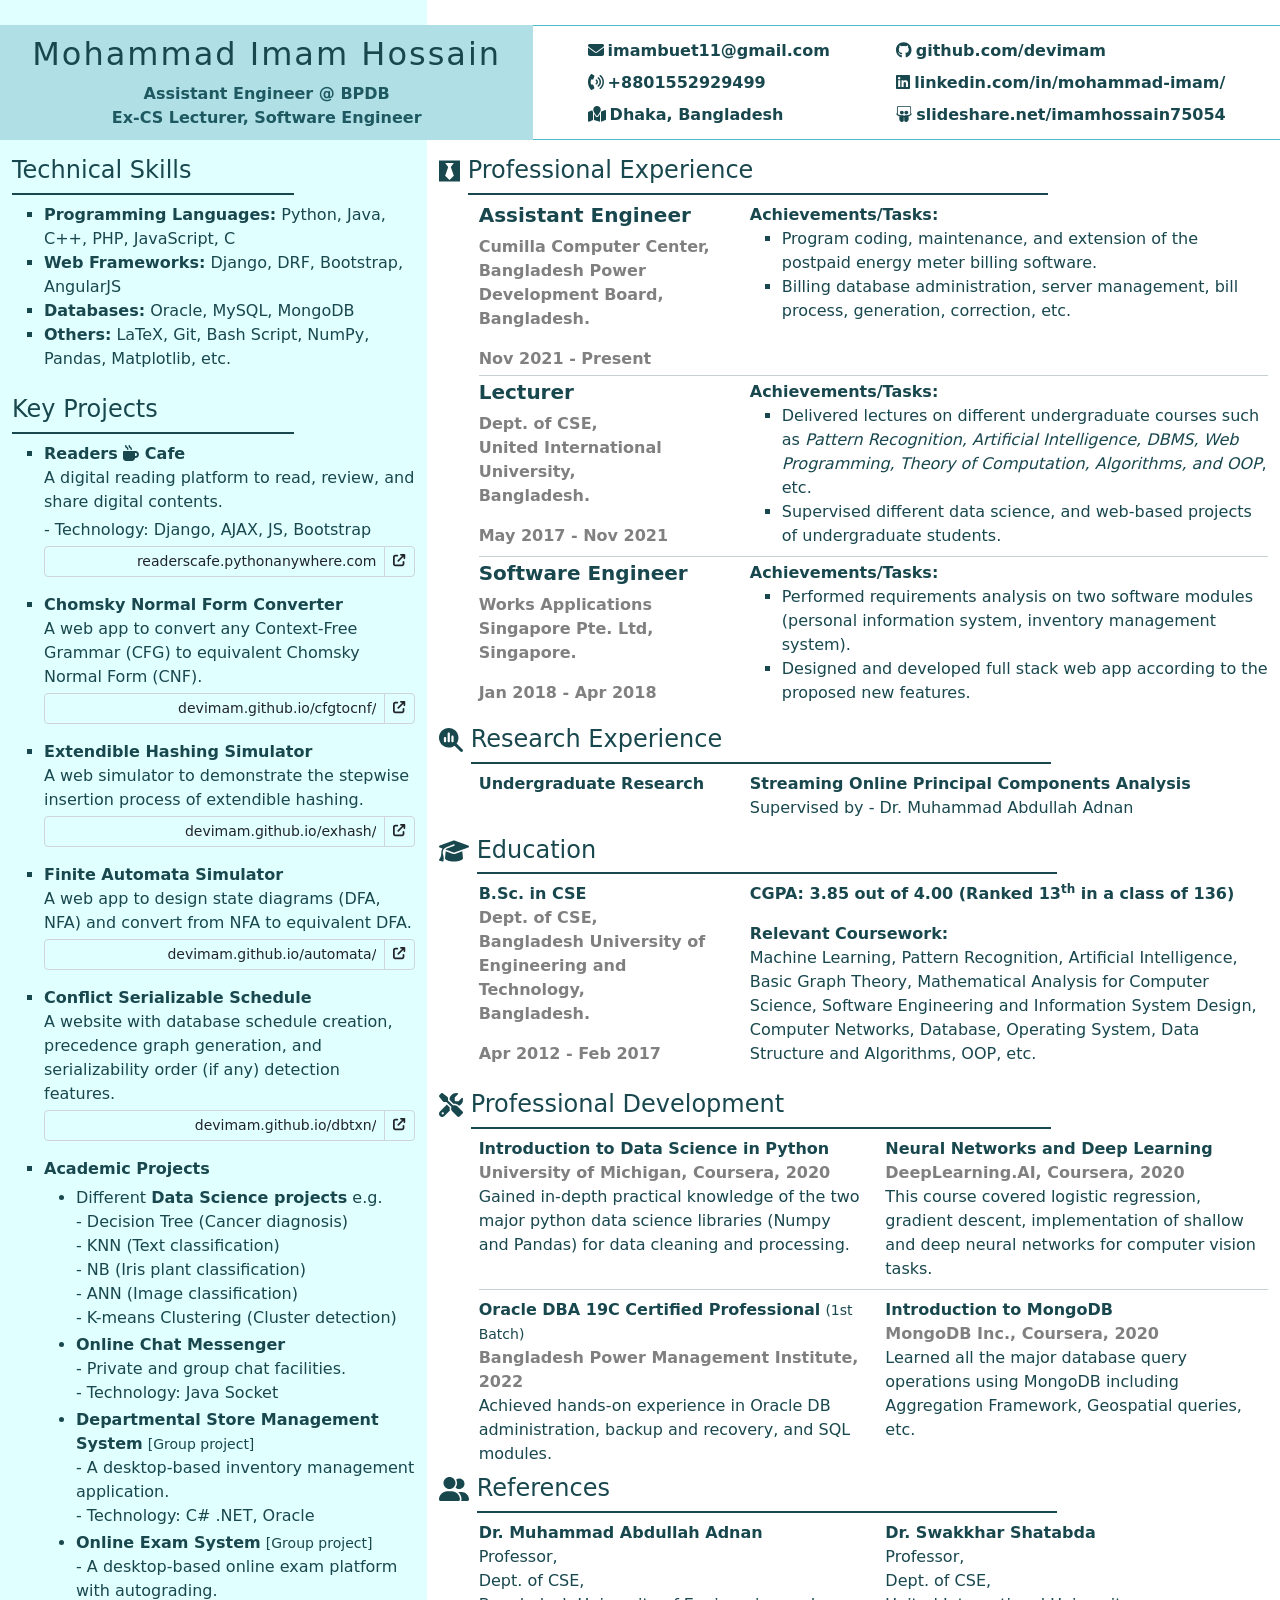
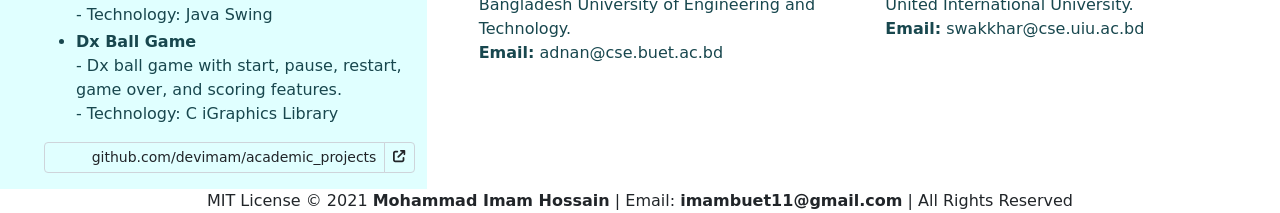
==== commit 09d326ff: "Updated CV upto PDB" ====
--- a/index.html
+++ b/index.html
@@ -1,295 +1,449 @@
-<!DOCTYPE html>
-<html lang="en" dir="ltr">
-    <head>
-        <meta charset="utf-8">
-        <title>Resume of Mohammad Imam Hossain</title>
-        <meta name="viewport" content="width=device-width, initial-scale=1.0">
-
-        <!-- Bootstrap CSS -->
-        <link rel="stylesheet" href="css/bootstrap.min.css">
-        <link rel="stylesheet" href="css/style.css">
-
-        <!-- Font awesome -->
-        <script src="lib/fa/js/all.js"></script>
-
-        <!-- adding icons-->
-        <link href="images/myicon.png" rel="icon">
-    </head>
-    <body>
-        <div class="container-fluid">
-            <div class="row pageheight">
-                <div class="col-lg-4 col-md-5 left">
-                    <div class="pers-info">
-                        <h1>Mohammad Imam Hossain</h1>
-                        <h2><span style="white-space:no-wrap;">CS Lecturer</span> | <span style="white-space:no-wrap;">Software Engineer</span></h2>
-                    </div>
-
-                    <div class="leftsection">
-                        <h2 class="section">Contact</h2>
-                        <ul id="list1">
-                            <li><i class="fas fa-user"></i><a href="https://devimam.github.io/profile/">Online Portfolio</a></li>
-                            <li><i class="fas fa-envelope"></i><a href="mailto:imambuet11@gmail.com">imambuet11@gmail.com</a></li>
-                            <li><i class="fas fa-mobile"></i><a href="tel:+8801552929499">+8801552929499</a></li>
-                            
-                            <li><i class="fab fa-linkedin-in"></i><a href="https://www.linkedin.com/in/mohammad-imam-hossain/">LinkedIn Profile</a></li>
-                            <li><i class="fab fa-github"></i><a href="https://github.com/devimam">Github Profile</a></li>
-                        </ul>
-                    </div>
-
-                    <div class="leftsection">
-                        <h2 class="section">Technical Skills</h2>
-                        <ul>
-                            <li><span class="clrme">Programming Languages:</span> C, C++, Java, Python, Javascript, PHP, Matlab</li>
-                            <li><span class="clrme">Document Preparation System:</span> LATEX</li>
-                            <li><span class="clrme">Web Frameworks:</span> Bootstrap4, AngularJS, Django, Laravel</li>
-                            <li><span class="clrme">Database:</span> Oracle, MySQL, MongoDB, AlaSQL</li>
-                            <li><span class="clrme">Version Control System:</span> Git</li>
-                            <li><span class="clrme">Other:</span> HTML5, CSS3, Sass, Bash Script</li>
-                        </ul>
-                    </div>
-                    
-                    <div class="proj">
-                        <h2 class="section">Recent Projects</h2>
-                        <ul class="member">
-                            <li><a href="https://devimam.github.io/automata/">Finite Automata Simulator</a><br><p>A website to design, simulate Finite automata and to convert NFA to equivalent DFA.</p></li>
-                            <li><a href="https://devimam.github.io/exhash/">Extendible Hashing Simulator</a><br><p>A simulator website that visualizes the Extendible Hashing technique of Database Indexing.</p></li>
-							<li><a href="https://devimam.github.io/gre/">GRE Flashcards</a><br><p>A GRE prep website with 1800+ GRE words and with shuffling, word bookmarking features.</p></li>
-                            <li><a href="https://devimam.github.io/html/">HTML5 Documentation - Click to Learn</a><br><p>Full HTML documentation website for Web developers.</p></li>
-                            <li><a href="https://github.com/devimam/academic_projects">Academic Projects</a>
-                                <ul style="list-style-type: disc">
-                                    <li style='margin-top:3px;'><span class="ac_proj">Dx Ball Game</span><br/>- Dx ball game with start, pause, restart, game over, and scoring features.<br/>- Technology: C iGraphics Library</li>
-                                    <li style='margin-top:3px;'><span class="ac_proj">Online Exam System</span> <small>[Group Project]</small><br/>- Desktop-based timed exam with multiple examinees and automated evaluation features.<br/>- Technology: Java Swing</li>
-                                    <li style='margin-top:3px;'><span class="ac_proj">Online Chat Messenger</span><br/>- Private and Group chat system.<br>- Technology: Java Socket Programming</li>
-                                    <li style='margin-top:3px;'><span class="ac_proj">Departmental Store</span> <small>[Group Project]</small><br/>- A complete desktop-based e-commerce application.<br>- Technologies: C# .NET Platform, Oracle Database</li>
-                                    <li style='margin-top:5px;'>Other <a href="https://github.com/devimam/academic_projects/tree/main/5%20Data%20Science%20Projects"><span  class="ac_proj">Data Science projects</span></a> based on Decision Tree, KNN, NB, ANN, K-means clustering etc.</li>
-                                </ul>
-                            </li>
-                        </ul>
-                    </div>
-
-                    <div class="leftsection">
-                        <h2 class="section">Online Certifications</h2>
-                        <ul class="member">
-							<li><a href="https://coursera.org/share/dfa6406b9342598a0f08ae0116fb40f5">Neural Networks and Deep Learning</a><br>Authorized by DeepLearning.AI<br>Offered through Coursera</li>
-							<li><a href="https://coursera.org/share/5b52d14688f69b43b8ba0e4b45e1f25f">Introduction to Data Science in Python</a><br>Authorized by University of Michigan<br>Offered through Coursera</li>
-                            <li><a href="https://coursera.org/share/1a6b01649d359f8f74adad5f042693ab">Introduction to MongoDB</a><br>Authorized by MongoDB Inc.<br>Offered through Coursera</li>
-                            <li><a href="https://coursera.org/share/a937d6ed852919291653ffcc9ac27a25">Single Page Web Applications with AngularJS</a><br>Authorized by Johns Hopkins University<br>Offered through Coursera</li>
-                            <li><a href="https://coursera.org/share/653c6dad0213690d05ab2d3f0eed2b35">Front-End Web UI Frameworks and Tools: Bootstrap 4</a><br>Authorized by The Hong Kong University of Science and Technology<br>Offered through Coursera</li>
-                            <li><a href="https://coursera.org/share/67c375d6ab08f8081d0d6c7442f76d86">Introduction to Git and GitHub</a><br>Authorized by Google<br>Offered through Coursera</li>
-                        </ul>
-                    </div>
-
-                    
-
-                    <div class="leftsection">
-                        <h2 class="section">Memberships</h2>
-                        <ul class="member">
-                            <li><a href="files/bcs.jpg">Associate Member</a>, Bangladesh Computer Society.</li>
-                        </ul>
-                    </div>
-                </div>
-
-                <div class="col-lg-8 col-md-7 right" style="position:relative;">
-                    <div class="exp">
-                        <div class="rightheader">
-                            <i class="logo fab fa-black-tie fa-2x"></i>
-                            <h2 class="righttitle">Professional Experience</h2>
-                        </div>
-
-                        <div class="rightcontent">
-                            <div class="row">
-                                <div class="col-lg-3">
-                                    <h2 class="pos">Lecturer</h2>
-                                    <div class="row">
-                                        <div class="office col-lg-12 col-7">
-                                            Dept. of CSE,
-                                            <br><a href="http://www.uiu.ac.bd">United International University,</a>
-                                            <br>Bangladesh.
-                                        </div>
-
-                                        <div class="period col-lg-12 col-5">
-                                            Jun 2018 - Present<br>
-                                            May 2017 - Sep 2017
-                                        </div>
-                                    </div>
-                                </div>
-                                <div class="col-lg mt-2 mt-lg-0">
-                                    <h3 class="pos">Achievements/Tasks:</h3>
-                                    <ul>
-                                        <li>Deliver lectures on different Undergraduate Courses.<br>My field of expertise is <i>Artificial Intelligence, DBMS, Web Programming, Theory of Computation, Software Engineering, Algorithms, and OOP</i> , etc.</li>
-                                        <li>Coordinate and update the course syllabus of undergraduate courses like DBMS, Web Programming, etc.</li>
-                                        <li>Supervise different Database and Web-based projects of the students.</li>
-                                        <li>Conduct interview of students for different intern positions.</li>
-                                    </ul>
-                                    <a href="http://cse.uiu.ac.bd/profiles/hossain-mohammad-imam/">University Profile Link</a> | <a href="https://www.slideshare.net/imamhossain75054/presentations">Explore My Lectures</a> | <a href="https://www.youtube.com/channel/UCnGz-oUBKLO1Vwzna_7oJYA/videos">My Youtube Channel</a>
-                                </div>
-                            </div>
-
-                            <div class="row">
-                                <div class="col-lg-3">
-                                    <h2 class="pos">Software Engineer</h2>
-                                    <div class="row">
-                                        <div class="office col-lg-12 col-7">
-                                            <a href="https://www.worksap.com">Works Applications Singapore Pte. Ltd,</a>
-                                            <br/>Singapore.<br>
-                                        </div>
-
-                                        <div class="period col-lg-12 col-5">
-                                            Jan 2018 - Apr 2018
-                                        </div>
-                                    </div>
-                                </div>
-                                <div class="col-lg mt-2 mt-lg-0">
-                                    <h3 class="pos">Achievements/Tasks:</h3>
-                                    <ul>
-                                        <li>Performed Personal Information analysis on Tech Companies and Inventory Management System analysis on Production Companies.</li>
-                                        <li>Presented Software Catalog based on my findings of the operational gaps and suggested new features that increase the overall business performance.</li>
-                                        <li>Designed and developed web-based systems(Full-Stack) according to the suggested new features.</li>
-                                    </ul>
-                                </div>
-                            </div>
-
-                            <div class="row">
-                                <div class="col-lg-3">
-                                    <h2 class="pos">Junior Software Engineer</h2>
-                                    <div class="row">
-                                        <div class="office col-lg-12 col-7">
-                                            <a href="https://www.ipvision.ca">IPvision Soft. Ltd,</a>
-                                            <br/>Bangladesh.<br>
-                                        </div>
-
-                                        <div class="period col-lg-12 col-5">
-                                            Apr 2017 - May 2017
-                                        </div>
-                                    </div>
-                                </div>
-                                <div class="col-lg mt-2 mt-lg-0">
-                                    <h3 class="pos">Achievements/Tasks:</h3>
-                                    <ul>
-                                        <li>Developed different CRUD, validation checking features to the backend section of <a href="https://www.ringid.com" target="_blank">RingID</a> Admin Panel Management System as a part of the Server Team.</li>
-                                        <li>Used Technologies: Java Struts, Java Fx, MySQL.</li>
-                                    </ul>
-                                </div>
-                            </div>
-                        </div>
-                    </div>
-
-                    <div class="research">
-                        <div class="rightheader">
-                            <i class="logo fas fa-chart-line fa-2x"></i>
-                            <h2 class="righttitle">Research Experience</h2>
-                        </div>
-
-                        <div class="rightcontent">
-                            <div class="row">
-                                <div class="col-lg-3">
-                                    <h3 class="pos">Undergraduate Research</h3>
-                                </div>
-
-                                <div class="col-lg mt-2 mt-lg-0">
-                                    <a href="files/1105031.pdf">Streaming Online Principal Components Analysis</a>
-                                    <br>Supervised by - Dr. Muhammad Abdullah Adnan.
-                                </div>
-                            </div>
-                        </div>
-                    </div>
-
-                    <div class="edu">
-                        <div class="rightheader">
-                            <i class="logo fas fa-graduation-cap fa-2x"></i>
-                            <h2 class="righttitle" style="margin-left:10px;">Education</h2>
-                        </div>
-
-                        <div class="rightcontent">
-                            <div class="row">
-                                <div class="col-lg-3">
-                                    <h2 class="pos">B.Sc. in CSE</h2>
-                                    <div class="row">
-                                        <div class="office col-lg-12 col-7">
-                                            Dept. of CSE,
-                                            <br/><a href="https://www.buet.ac.bd/web/">Bangaldesh University of Engineering and Technology,</a>
-                                            <br/>Bangladesh.<br>
-                                        </div>
-
-                                        <div class="period col-lg-12 col-5">
-                                            Apr 2012 - Feb 2017
-                                        </div>
-                                    </div>
-                                </div>
-
-                                <div class="col-lg mt-2 mt-lg-0">
-                                    <div>
-                                        <p><b class="pos">GPA: 3.85 out of 4.00 (Ranked 13<sup>th</sup> in a class of 136)</b></p>
-                                    </div>
-
-                                    <h3 class="pos">Relevant Coursework:</h2>
-                                    <p>Machine Learning, Pattern Recognition, Artificial Intelligence, Basic Graph Theory, Data Structure and Algorithms, OOP, Software Engineering and Information System Design, DBMS, Operating System etc.</p>
-                                </div>
-                            </div>
-                        </div>
-                    </div>
-
-                    <div class="training">
-                        <div class="rightheader">
-                            <i class="logo fas fa-tools fa-2x"></i>
-                            <h2 class="righttitle">Trainings and Workshops</h2>
-                        </div>
-
-                        <div class="rightcontent">
-                            <div class="row">
-                                <ul id="listgap">
-                                    <li>Training Program on  <a href="files/a2i.jpg" class="traininglink"><b>Digital Service Design & Planning Lab</b></a><br/>For Uniform University Management System & National Integrated University Information Platform<br><b>Organized by:</b> UGC, a2i and ICTD <b>from</b> 16 Jan, 2020 to 21 Jan, 2020</li>
-                                    <li>Workshop on <a href="files/kovair.jpg"><b>Software Development Certificate-TOT</b></a><br><b>Organized by:</b> Kovair Software Bangladesh Limited <b>from</b> 22 Feb, 2019 to 24 Feb, 2019</li>
-                                </ul>
-                            </div>
-                        </div>
-                    </div>
-
-                    <div class="references">
-                        <div class="training">
-                            <div class="rightheader">
-                                <i class="logo fas fa-user-friends fa-2x"></i>
-                                <h2 class="righttitle">References</h2>
-                            </div>
-
-                            <div class="rightcontent row">
-                                <div class="col-lg-6">
-                                    <h2 class="pos">Dr. Muhammad Abdullah Adnan</h2>
-                                    <div>
-                                        Associate Professor,<br>
-                                        Dept. of CSE,<br>
-                                        Bangladesh University of Engineering and Technology.
-                                        <br>
-                                        <p><b>Email:</b> <a href="mailto:adnan@cse.buet.ac.bd">adnan@cse.buet.ac.bd</a></p>
-                                    </div>
-                                </div>
-
-                                <div class="col-lg">
-                                    <h2 class="pos">Dr. Swakkhar Shatabda</h2>
-                                    <div>
-                                        Associate Professor,<br>
-                                        Dept. of CSE,<br>
-                                        United International University.
-                                        <br>
-                                        <p><b>Email:</b> <a href="mailto:swakkhar@cse.uiu.ac.bd">swakkhar@cse.uiu.ac.bd</a></p>
-                                    </div>
-                                </div>
-                            </div>
-                        </div>
-                    </div>
-                    
-                    <!--footer-->
-                    <div style="bottom: 0px;position: absolute;right:0;color: #004d4d;padding-right:10px;" class="no-print">
-                        MIT License &copy; 2020 <strong>Mohammad Imam Hossain</strong> | Email: <strong><a href="mailto:imambuet11@gmail.com" style="color:inherit;">imambuet11@gmail.com</a></strong> | All Rights Reserved
-                    </div>
-                    
-                </div>
-            </div>
-        </div>
-
-        <!-- jQuery first, then Popper.js, then Bootstrap JS -->
-        <script src="js/jquery-3.2.1.slim.min.js"></script>
-        <script src="js/popper.min.js"></script>
-        <script src="js/bootstrap.min.js"></script>
-      </body>
-</html>
+<!DOCTYPE html>
+<html lang="en">
+
+<head>
+    <!-- Required meta tags -->
+    <meta charset="utf-8">
+    <meta name="viewport" content="width=device-width, initial-scale=1">
+
+    <meta name="author" content="Mohammad Imam Hossain">
+    <meta name="description" content="Resume of Mohammad Imam Hossain. Email: imambuet11@gmail.com">
+
+    <meta name="og:image" content="images/icon.png">
+
+    <!-- Bootstrap -->
+    <link rel="stylesheet" href="lib/bootstrap-5.2.1-dist/css/bootstrap.min.css">
+    <script src="lib/bootstrap-5.2.1-dist/js/bootstrap.bundle.min.js"></script>
+
+    <!-- Font awesome -->
+    <link rel="stylesheet" href="lib/fontawesome-free-6.2.0-web/css/all.min.css">
+    <script src="lib/fontawesome-free-6.2.0-web/js/all.min.js"></script>
+
+    <!-- my style sheet and icons  -->
+    <link rel="stylesheet" href="lib/css/style.css">
+    <link rel="icon" href="images/icon.png">
+
+    <title>Resume | Mohammad Imam Hossain</title>
+</head>
+
+<body>
+    <div class="container-fluid">
+        <!-- upper border portion -->
+        <div class="row uppersection d-none d-lg-block">
+            <div class="col-4 upperleft h-100"></div>
+            <div class="col"></div>
+        </div>
+
+        <!-- title heading portion -->
+        <div class="row titlesection">
+            <div class="col-lg-5 text-center align-self-center">
+                <!-- for large screen -->
+                <h2 class="d-none d-lg-block" style="letter-spacing:2px;">Mohammad Imam Hossain</h2>
+                <!-- for upto medium screen -->
+                <h4 class="d-block d-lg-none">Mohammad Imam Hossain</h4>
+
+                <p class="subtitle fw-semibold m-0">Assistant Engineer @ BPDB</p>
+                <p class="subtitle fw-semibold m-0 d-none d-lg-block">Ex-CS Lecturer, Software Engineer</p>
+            </div>
+            <div class="col titleright">
+                <div class="row align-items-center justify-content-evenly h-100">
+                    <div class="col-auto">
+                        <div class="py-1"><i class="fa-solid fa-envelope pe-2 pe-lg-1"></i><a href="mailto:imambuet11@gmail.com" target="_blank">imambuet11@gmail.com</a></div>
+                        <div class="py-1 d-none d-lg-block"><i class="fa-solid fa-phone-volume pe-2 pe-lg-1"></i><a href="tel:+8801552929499" target="_blank">+8801552929499</a></div>
+                        <div class="py-1"><i class="fa-solid fa-map-location pe-2 pe-lg-1"></i><a href="https://goo.gl/maps/6MPdHGdEd39353pJ6" target="_blank">Dhaka, Bangladesh</a></div>
+                    </div>
+                    <div class="col-auto">
+                        <div class="py-1"><i class="fa-brands fa-github pe-2 pe-lg-1"></i><a href="https://github.com/devimam" target="_blank">github.com/devimam</a></div>
+                        <div class="py-1"><i class="fa-brands fa-linkedin pe-2 pe-lg-1"></i><a href="https://www.linkedin.com/in/mohammad-imam/" target="_blank">linkedin.com/in/mohammad-imam/</a></div>
+                        <div class="py-1 d-none d-lg-block"><i class="fa-brands fa-slideshare pe-2 pe-lg-1"></i><a href="https://www.slideshare.net/imamhossain75054" target="_blank">slideshare.net/imamhossain75054</a></div>
+                    </div>
+                </div>
+            </div>
+        </div>
+
+        <!-- main cv section -->
+        <div class="row mainsection">
+
+            <!-- left section -->
+            <div class="col-12 col-lg-4 mainleft">
+
+                <!-- technical skill section -->
+                <div class="mt-0 mt-lg-2">
+                    <h4 class="sectionhead">Technical Skills</h4>
+                    <ul>
+                        <li><span class="fw-bold">Programming Languages:</span> Python, Java, C++, PHP, JavaScript, C </li>
+                        <!--, MATLAB -->
+                        <li><span class="fw-bold">Web Frameworks:</span> Django, DRF, Bootstrap, AngularJS</li>
+                        <!-- , Laravel -->
+                        <li><span class="fw-bold">Databases:</span> Oracle, MySQL, MongoDB</li>
+                        <!-- ,AlaSQL -->
+                        <li><span class="fw-bold">Others:</span> LaTeX, Git, Bash Script, NumPy, Pandas, Matplotlib, etc.</li>
+                        <!-- HTML5, CSS3, Sass -->
+                        <!-- <li><span class="fw-bold">Version Control System:</span> Git</li> -->
+                        <!-- <li><span class="fw-bold">Document Preparation System:</span> LaTeX</li> -->
+                    </ul>
+                </div>
+
+                <!-- project section -->
+                <div>
+                    <h4 class="sectionhead">Key Projects</h4>
+                    <ul>
+                        <li>
+                            <span class="fw-bold">Readers <i class="fa-solid fa-mug-hot"></i> Cafe</span><br>
+                            <p class="mb-1">A digital reading platform to read, review, and share digital contents.</p>
+                            <p class="mb-1">- Technology: Django, AJAX, JS, Bootstrap</p>
+                            <div class="input-group input-group-sm mb-3">
+                                <input type="url" class="form-control text-end bg-transparent" value="readerscafe.pythonanywhere.com" readonly>
+                                <span class="input-group-text bg-transparent"><a href="http://readerscafe.pythonanywhere.com" target="_blank"><i class="fa-solid fa-arrow-up-right-from-square"></i></a></span>
+                            </div>
+                        </li>
+                        <li>
+                            <span class="fw-bold">Chomsky Normal Form Converter</span><br>
+                            <p class="mb-1">A web app to convert any Context-Free Grammar (CFG) to equivalent Chomsky Normal Form (CNF).</p>
+                            <div class="input-group input-group-sm mb-3">
+                                <input type="url" class="form-control text-end bg-transparent" value="devimam.github.io/cfgtocnf/" readonly>
+                                <span class="input-group-text bg-transparent"><a href="https://devimam.github.io/cfgtocnf/" target="_blank"><i class="fa-solid fa-arrow-up-right-from-square"></i></a></span>
+                            </div>
+                        </li>
+                        <li>
+                            <span class="fw-bold">Extendible Hashing Simulator</span><br>
+                            <p class="mb-1">A web simulator to demonstrate the stepwise insertion process of extendible hashing.</p>
+                            <div class="input-group input-group-sm mb-3">
+                                <input type="url" class="form-control text-end bg-transparent" value="devimam.github.io/exhash/" readonly>
+                                <span class="input-group-text bg-transparent"><a href="https://devimam.github.io/exhash/" target="_blank"><i class="fa-solid fa-arrow-up-right-from-square"></i></a></span>
+                            </div>
+                        </li>
+                        <li>
+                            <span class="fw-bold">Finite Automata Simulator</span><br>
+                            <p class="mb-1">A web app to design state diagrams (DFA, NFA) and convert from NFA to equivalent DFA.</p>
+                            <div class="input-group input-group-sm mb-3">
+                                <input type="url" class="form-control text-end bg-transparent" value="devimam.github.io/automata/" readonly>
+                                <span class="input-group-text bg-transparent"><a href="https://devimam.github.io/automata/" target="_blank"><i class="fa-solid fa-arrow-up-right-from-square"></i></a></span>
+                            </div>
+                        </li>
+                        <li>
+                            <span class="fw-bold">Conflict Serializable Schedule</span><br>
+                            <p class="mb-1">A website with database schedule creation, precedence graph generation, and serializability order (if any) detection features.</p>
+                            <div class="input-group input-group-sm mb-3">
+                                <input type="url" class="form-control text-end bg-transparent" value="devimam.github.io/dbtxn/" readonly>
+                                <span class="input-group-text bg-transparent"><a href="https://devimam.github.io/dbtxn/" target="_blank"><i class="fa-solid fa-arrow-up-right-from-square"></i></a></span>
+                            </div>
+                        </li>
+                        <!-- <li>
+                            <span class="fw-bold">HTML5 Documentation - Click to Learn</span><br>
+                            <p>A website to demonstrate major HTML tags, attributes with sample codes and descriptions.</p>
+                            <div class="input-group input-group-sm mb-3">
+                                <input type="url" class="form-control text-end bg-transparent" value="devimam.github.io/html/" readonly>
+                                <span class="input-group-text bg-transparent"><a href="https://devimam.github.io/html/" target="_blank"><i class="fa-solid fa-arrow-up-right-from-square"></i></a></span>
+                            </div>
+                        </li> -->
+                        <li>
+                            <span class="fw-bold">Academic Projects</span><br>
+                            <ul style="list-style-type: disc;" class="mb-3">
+                                <li style='margin-top:5px;'>Different <span class="fw-bold">Data Science projects</span> e.g. <br>- Decision Tree (Cancer diagnosis)<br>- KNN (Text classification)<br>- NB (Iris plant classification)<br>- ANN (Image classification)<br>- K-means Clustering
+                                    (Cluster detection)
+                                </li>
+                                <li style='margin-top:3px;'><span class="fw-bold">Online Chat Messenger</span><br/>- Private and group chat facilities.<br>- Technology: Java Socket</li>
+                                <li style='margin-top:3px;'><span class="fw-bold">Departmental Store Management System</span> <small>[Group project]</small><br/>- A desktop-based inventory management application.<br>- Technology: C# .NET, Oracle</li>
+                                <li style='margin-top:3px;'><span class="fw-bold">Online Exam System</span> <small>[Group project]</small><br/>- A desktop-based online exam platform with autograding.<br/>- Technology: Java Swing</li>
+                                <li style='margin-top:3px;'><span class="fw-bold">Dx Ball Game</span><br/>- Dx ball game with start, pause, restart, game over, and scoring features.<br/>- Technology: C iGraphics Library</li>
+                            </ul>
+                            <div class="input-group input-group-sm mb-3">
+                                <input type="url" class="form-control text-end bg-transparent" value="github.com/devimam/academic_projects" readonly>
+                                <span class="input-group-text bg-transparent"><a href="https://github.com/devimam/academic_projects" target="_blank"><i class="fa-solid fa-arrow-up-right-from-square"></i></a></span>
+                            </div>
+                        </li>
+                    </ul>
+                </div>
+
+                <!-- <div>
+                    <h4 class="sectionhead">Trainings and Workshops</h4>
+                    <ul>
+                        <li>
+                            Author Workshop on <a href="https://drive.google.com/file/d/1gpQCARoQm0WCrx-AaO_0ZPc-OXXCsVDi/view?usp=sharing" target="_blank">Fundamentals of Writing Research Articles for Top Journals</a>
+                            <br/>- Organized by: Elsevier Researcher Academy (10 Aug, 2021)
+                        </li>
+                        <li>
+                            Training Program on <a href="https://drive.google.com/file/d/1AZD8shtpBS7PKOxUH0xp67tedhfUG-ev/view?usp=sharing" target="_blank">Digital Service Design & Planning Lab</a>
+                            <br/>- For Uniform University Management System & National Integrated University Information Platform
+                            <br/>- Organized by: UGC, a2i and ICTD (16 Jan, 2020 - 21 Jan, 2020)
+                        </li>
+                        <li class="mt-2">
+                            Workshop on <a href="https://drive.google.com/file/d/1BDe5oFo0A1ijha1qgu3HOgOEGzOIbC5r/view?usp=sharing" target="_blank">Software Development Certificate-TOT</a>
+                            <br>- Organized by: Kovair Software Bangladesh Limited (22 Feb, 2019 - 24 Feb, 2019)
+                        </li>
+                    </ul>
+                </div>
+
+                <div>
+                    <h4 class="sectionhead">Membership</h4>
+                    <ul>
+                        <li><a href="https://drive.google.com/file/d/1mhbN8EUjCoZ6V9VqkotzHlP3tjCBCSru/view?usp=sharing" target="_blank">Associate Member</a>, Bangladesh Computer Society.</li>
+                    </ul>
+                </div> -->
+
+            </div>
+
+
+            <!-- right section -->
+            <div class="col-12 col-lg-8 position-relative">
+
+                <!-- experience section -->
+                <div class="mt-0 mt-lg-2">
+                    <div>
+                        <h4><i class="fa-brands fa-black-tie pe-3 pe-lg-2 align-middle"></i><span class="headcls">Professional Experience</span></h4>
+                    </div>
+
+                    <div class="rightcontent">
+                        <div class="row">
+                            <div class="col-12 col-lg-4">
+                                <h5 class="fw-bold">Assistant Engineer</h5>
+                                <div class="row office">
+                                    <div class="col-7 col-lg-12">
+                                        Cumilla Computer Center,
+                                        <br><a href="https://www.bpdb.gov.bd" target="_blank">Bangladesh Power Development Board</a>,
+                                        <br> Bangladesh.
+                                    </div>
+
+                                    <div class="col-5 col-lg-12 mt-2 mt-lg-3">
+                                        Nov 2021 - Present
+                                    </div>
+                                </div>
+                            </div>
+
+                            <div class="col mt-2 mt-lg-0">
+                                <div class="fw-bold">Achievements/Tasks:</div>
+                                <ul class="mb-1">
+                                    <li>Program coding, maintenance, and extension of the postpaid energy meter billing software.</li>
+                                    <li>Billing database administration, server management, bill process, generation, correction, etc.</li>
+                                </ul>
+                            </div>
+                        </div>
+                        <hr class="my-1">
+                        <div class="row">
+                            <div class="col-12 col-lg-4">
+                                <h5 class="fw-bold">Lecturer</h5>
+                                <div class="row office">
+                                    <div class="col-7 col-lg-12">
+                                        Dept. of CSE,
+                                        <br><a href="http://www.uiu.ac.bd" target="_blank">United International University</a>,
+                                        <br>Bangladesh.
+                                    </div>
+
+                                    <div class="col-5 col-lg-12 mt-2 mt-lg-3">
+                                        May 2017 - Nov 2021
+                                    </div>
+                                </div>
+                            </div>
+
+                            <div class="col mt-2 mt-lg-0">
+                                <div class="fw-bold">Achievements/Tasks:</div>
+                                <ul class="mb-1">
+                                    <li>Delivered lectures on different undergraduate courses such as <i>Pattern Recognition, Artificial Intelligence, DBMS, Web Programming, Theory of Computation, Algorithms, and OOP</i>, etc.</li>
+                                    <li>Supervised different data science, and web-based projects of undergraduate students.</li>
+                                </ul>
+                            </div>
+                        </div>
+                        <hr class="my-1">
+                        <div class="row">
+                            <div class="col-12 col-lg-4">
+                                <h5 class="fw-bold">Software Engineer</h5>
+                                <div class="row office">
+                                    <div class="col-7 col-lg-12">
+                                        <a href="https://www.worksap.com" target="_blank">Works Applications Singapore Pte. Ltd</a>,
+                                        <br/>Singapore.<br>
+                                    </div>
+
+                                    <div class="col-5 col-lg-12 mt-2 mt-lg-3">
+                                        Jan 2018 - Apr 2018
+                                    </div>
+                                </div>
+                            </div>
+
+                            <div class="col mt-2 mt-lg-0">
+                                <div class="fw-bold">Achievements/Tasks:</div>
+                                <ul class="mb-1">
+                                    <li>Performed requirements analysis on two software modules (personal information system, inventory management system).</li>
+                                    <li>Designed and developed full stack web app according to the proposed new features.</li>
+                                </ul>
+                            </div>
+                        </div>
+                        <!--
+                        <div class="row mt-2 mb-3">
+                            <div class="col-lg-3">
+                                <h5 class="fw-bold">Junior Software Engineer</h5>
+                                <div class="row office">
+                                    <div class="col-7 col-lg-12">
+                                        <a href="https://www.ipvision.ca" target="_blank">IPvision Soft. Ltd</a>,
+                                        <br/>Bangladesh.<br>
+                                    </div>
+
+                                    <div class="col-5 col-lg-12 mt-3">
+                                        Apr 2017 - May 2017
+                                    </div>
+                                </div>
+                            </div>
+
+                            <div class="col mt-2 mt-lg-0">
+                                <div class="fw-bold">Achievements/Tasks:</div>
+                                <ul>
+                                    <li>Developed different CRUD and server-side validation features to the backend portion of RingID Admin Panel Management System as a member of the Server Team.</li>
+                                    <li>Learned frameworks: Java Struts, Java Fx.</li>
+                                </ul>
+                            </div>
+                        </div>
+                        -->
+                    </div>
+                </div>
+
+                <!-- research section -->
+                <div class="mt-0 mt-lg-2">
+                    <div>
+                        <h4><i class="fa-solid fa-magnifying-glass-chart pe-3 pe-lg-2 align-middle"></i><span class="headcls">Research Experience</span></h4>
+                    </div>
+
+                    <div class="rightcontent">
+                        <div class="row">
+                            <div class="col-lg-4 d-none d-lg-block">
+                                <div class="fw-bold">Undergraduate Research</div>
+                            </div>
+
+                            <div class="col mt-lg-0">
+                                <a href="https://drive.google.com/file/d/114yIUDena0Dl1unoCvtRSUuvoD6hrTYx/view?usp=sharing" target="_blank">Streaming Online Principal Components Analysis</a>
+                                <br>Supervised by - Dr. Muhammad Abdullah Adnan
+                                <!-- <ul class="mt-2">
+                                    <li>
+                                        The thesis considers online PCA with a streaming buffer block concept to detect the best principal components and proposes two Streaming Online PCA algorithms.
+                                    </li>
+                                    <li>
+                                        In the first version, the proposed algorithm generates lower-dimensional (not fixed) outputs within a fixed error limit.
+                                    </li>
+                                    <li>
+                                        In the second version, the algorithm produces fixed reduced dimensional outputs with minimum possible errors.
+                                    </li>
+                                </ul> -->
+                            </div>
+                        </div>
+                    </div>
+                </div>
+
+                <!-- education section -->
+                <div class="mt-0 mt-lg-2">
+                    <div>
+                        <h4><i class="fa-solid fa-graduation-cap pe-3 pe-lg-2 align-middle"></i><span class="headcls">Education</span></h4>
+                    </div>
+
+                    <div class="rightcontent">
+                        <div class="row mt-2 mb-3">
+                            <div class="col-lg-4">
+                                <div class="fw-bold">B.Sc. in CSE</div>
+                                <div class="row office">
+                                    <div class="col-lg-12 col-7">
+                                        Dept. of CSE,
+                                        <br/><a href="https://www.buet.ac.bd/web/" target="_blank">Bangladesh University of Engineering and Technology</a>,
+                                        <br/>Bangladesh.<br>
+                                    </div>
+
+                                    <div class="col-lg-12 col-5 mt-3">
+                                        Apr 2012 - Feb 2017
+                                    </div>
+                                </div>
+                            </div>
+
+                            <div class="col mt-lg-0">
+                                <div class="fw-bold">CGPA: 3.85 out of 4.00 (Ranked 13<sup>th</sup> in a class of 136)</div>
+
+                                <div class="mt-3">
+                                    <div class="fw-bold">Relevant Coursework:</div>
+                                    Machine Learning, Pattern Recognition, Artificial Intelligence, Basic Graph Theory, Mathematical Analysis for Computer Science, Software Engineering and Information System Design, Computer Networks, Database, Operating System, Data Structure and Algorithms,
+                                    OOP, etc.
+                                </div>
+                            </div>
+                        </div>
+                    </div>
+                </div>
+
+                <!-- professional development section -->
+                <div>
+                    <div>
+                        <h4><i class="fa-solid fa-screwdriver-wrench pe-3 pe-lg-2 align-middle"></i><span class="headcls">Professional Development</span></h4>
+                    </div>
+
+                    <div class='rightcontent'>
+                        <div class="row">
+                            <div class="col-lg-6">
+                                <div><a href="https://coursera.org/share/5b52d14688f69b43b8ba0e4b45e1f25f" target="_blank">Introduction to Data Science in Python</a></div>
+                                <div class="office">University of Michigan, Coursera, 2020</div>
+                                Gained in-depth practical knowledge of the two major python data science libraries (Numpy and Pandas) for data cleaning and processing.
+                            </div>
+                            <div class="col-lg-6 mt-2 mt-lg-0">
+                                <div><a href="https://coursera.org/share/dfa6406b9342598a0f08ae0116fb40f5" target="_blank">Neural Networks and Deep Learning</a></div>
+                                <div class="office">DeepLearning.AI, Coursera, 2020</div>
+                                This course covered logistic regression, gradient descent, implementation of shallow and deep neural networks for computer vision tasks.
+                            </div>
+                        </div>
+                        <hr class="my-2 d-none d-lg-block">
+                        <div class="row">
+                            <div class="col-lg-6 mt-2 mt-lg-0">
+                                <div>
+                                    <a href="https://drive.google.com/file/d/1L8mfT2GjMOM8iolMBBYo6qomYXjhoVke/view?usp=sharing" target="_blank">Oracle DBA 19C Certified Professional</a>
+                                    <small>(1st Batch)</small>
+                                </div>
+                                <div class="office">Bangladesh Power Management Institute, 2022</div>
+                                Achieved hands-on experience in Oracle DB administration, backup and recovery, and SQL modules.
+                            </div>
+                            <div class="col-lg-6 mt-2 mt-lg-0">
+                                <div><a href="https://coursera.org/share/1a6b01649d359f8f74adad5f042693ab" target="_blank">Introduction to MongoDB</a></div>
+                                <div class="office">MongoDB Inc., Coursera, 2020</div>
+                                Learned all the major database query operations using MongoDB including Aggregation Framework, Geospatial queries, etc.
+
+                                <!-- <div><a href="https://coursera.org/share/67c375d6ab08f8081d0d6c7442f76d86" target="_blank">Introduction to Git and GitHub</a></div>
+                                <div class="office">Google, Coursera, 2020</div>
+                                Learned how to keep track of the different versions of project files and collaborate remotely with others using Git command line and GitHub. -->
+                            </div>
+                        </div>
+                    </div>
+                </div>
+
+                <!-- reference section -->
+                <div>
+                    <div>
+                        <h4><i class="fa-solid fa-user-group pe-3 pe-lg-2 align-middle"></i><span class="headcls">References</span></h4>
+                    </div>
+
+                    <div class="rightcontent">
+                        <div class="row mt-2 mb-3">
+                            <div class="col-lg-6">
+                                <div class="fw-bold">Dr. Muhammad Abdullah Adnan</div>
+                                <div>
+                                    Professor,<br> Dept. of CSE,<br> Bangladesh University of Engineering and Technology.
+                                    <br>
+                                    <p><b>Email:</b> <a href="mailto:adnan@cse.buet.ac.bd" style="font-weight:normal;">adnan@cse.buet.ac.bd</a></p>
+                                </div>
+                            </div>
+
+                            <div class="col">
+                                <div class="fw-bold">Dr. Swakkhar Shatabda</div>
+                                <div>
+                                    Professor,<br> Dept. of CSE,<br> United International University.
+                                    <br>
+                                    <p><b>Email:</b> <a href="mailto:swakkhar@cse.uiu.ac.bd" style="font-weight:normal;">swakkhar@cse.uiu.ac.bd</a></p>
+                                </div>
+                            </div>
+                        </div>
+                    </div>
+                </div>
+
+            </div>
+        </div>
+
+        <!--footer-->
+        <!-- <div style="padding-right:10px;" class="position-absolute bottom-0 end-0 no-print"> -->
+        <div class="text-center no-print">
+            MIT License &copy; 2021 <strong>Mohammad Imam Hossain</strong> | Email: <strong><a href="mailto:imambuet11@gmail.com" style="color:inherit;">imambuet11@gmail.com</a></strong> | All Rights Reserved
+        </div>
+    </div>
+
+</body>
+
+</html>
--- a/lib/css/style.css
+++ b/lib/css/style.css
@@ -0,0 +1,92 @@
+/*
+Title: Resume of Mohammad Imam Hossain
+Author: Mohammad Imam Hossain
+Date: 12/08/2021
+All rights reserved.
+*/
+
+.uppersection {
+    height: 25px;
+}
+
+.upperleft,
+.mainleft {
+    background-color: #E0FFFF;
+}
+
+.titlesection {
+    min-height: 115px;
+    color: #18474e;
+    background-color: #B0E0E6;
+}
+
+.subtitle {
+    color: #1e5962;
+}
+
+.titleright {
+    background-color: white;
+    border-top: 1px solid #51bac8;
+    border-bottom: 1px solid #51bac8;
+}
+
+a {
+    color: inherit;
+    font-weight: bold;
+    text-decoration: none;
+}
+
+a:hover {
+    color: inherit;
+    font-weight: bold;
+    text-decoration: underline;
+}
+
+.mainsection {
+    min-height: calc(100vh - 150px);
+    color: #18474e;
+}
+
+.sectionhead {
+    border-bottom: 2px solid #18474e;
+    padding: 8px 0px;
+    width: 70%;
+}
+
+ul {
+    list-style-type: square;
+}
+
+.iconcls {
+    padding: 8px 12px 8px 0px;
+}
+
+.headcls {
+    display: inline-block;
+    border-bottom: 2px solid #18474e;
+    padding: 8px 0px;
+    width: 70%;
+}
+
+.rightcontent {
+    padding-left: 40px;
+}
+
+.office {
+    color: #808080;
+    font-weight: bold;
+}
+
+.office a:hover {
+    color: #18474e;
+}
+
+
+/* hiding the copyright div panel */
+
+@media print {
+    .no-print,
+    .no-print * {
+        display: none !important;
+    }
+}
